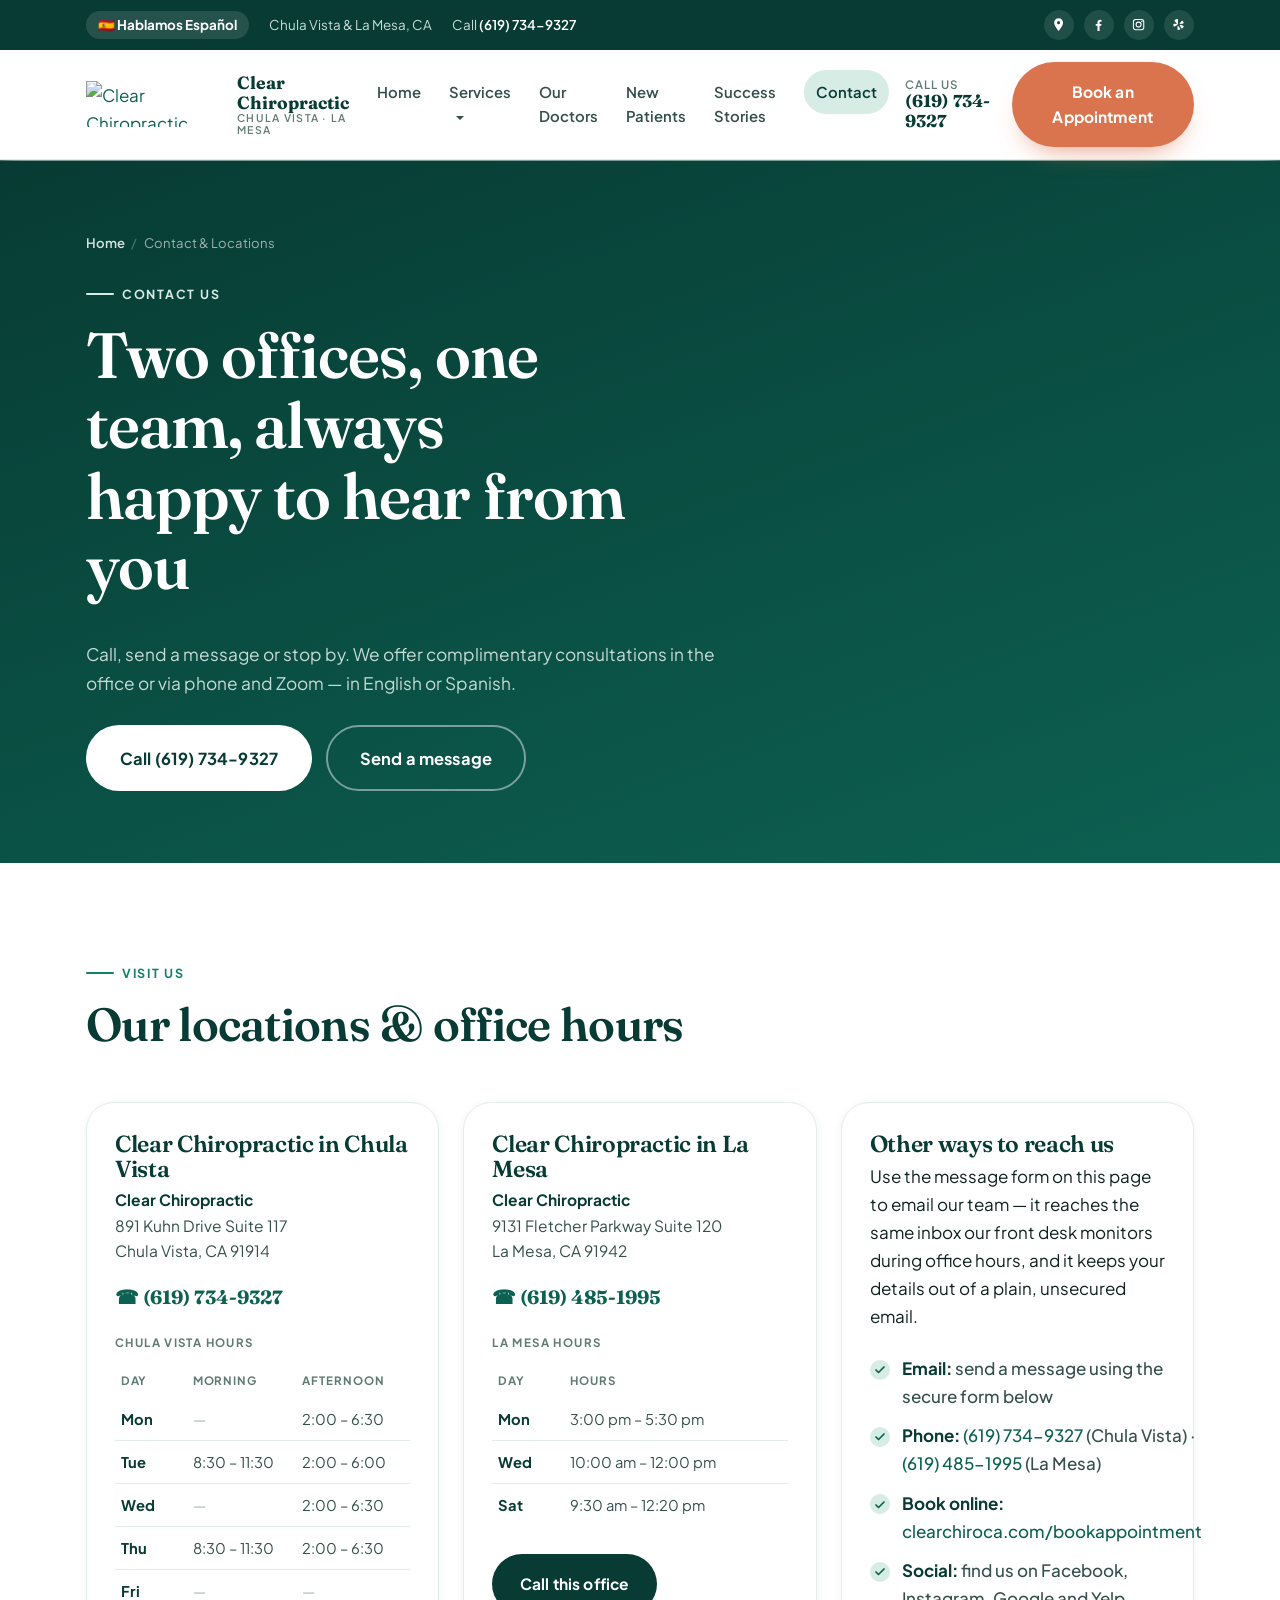
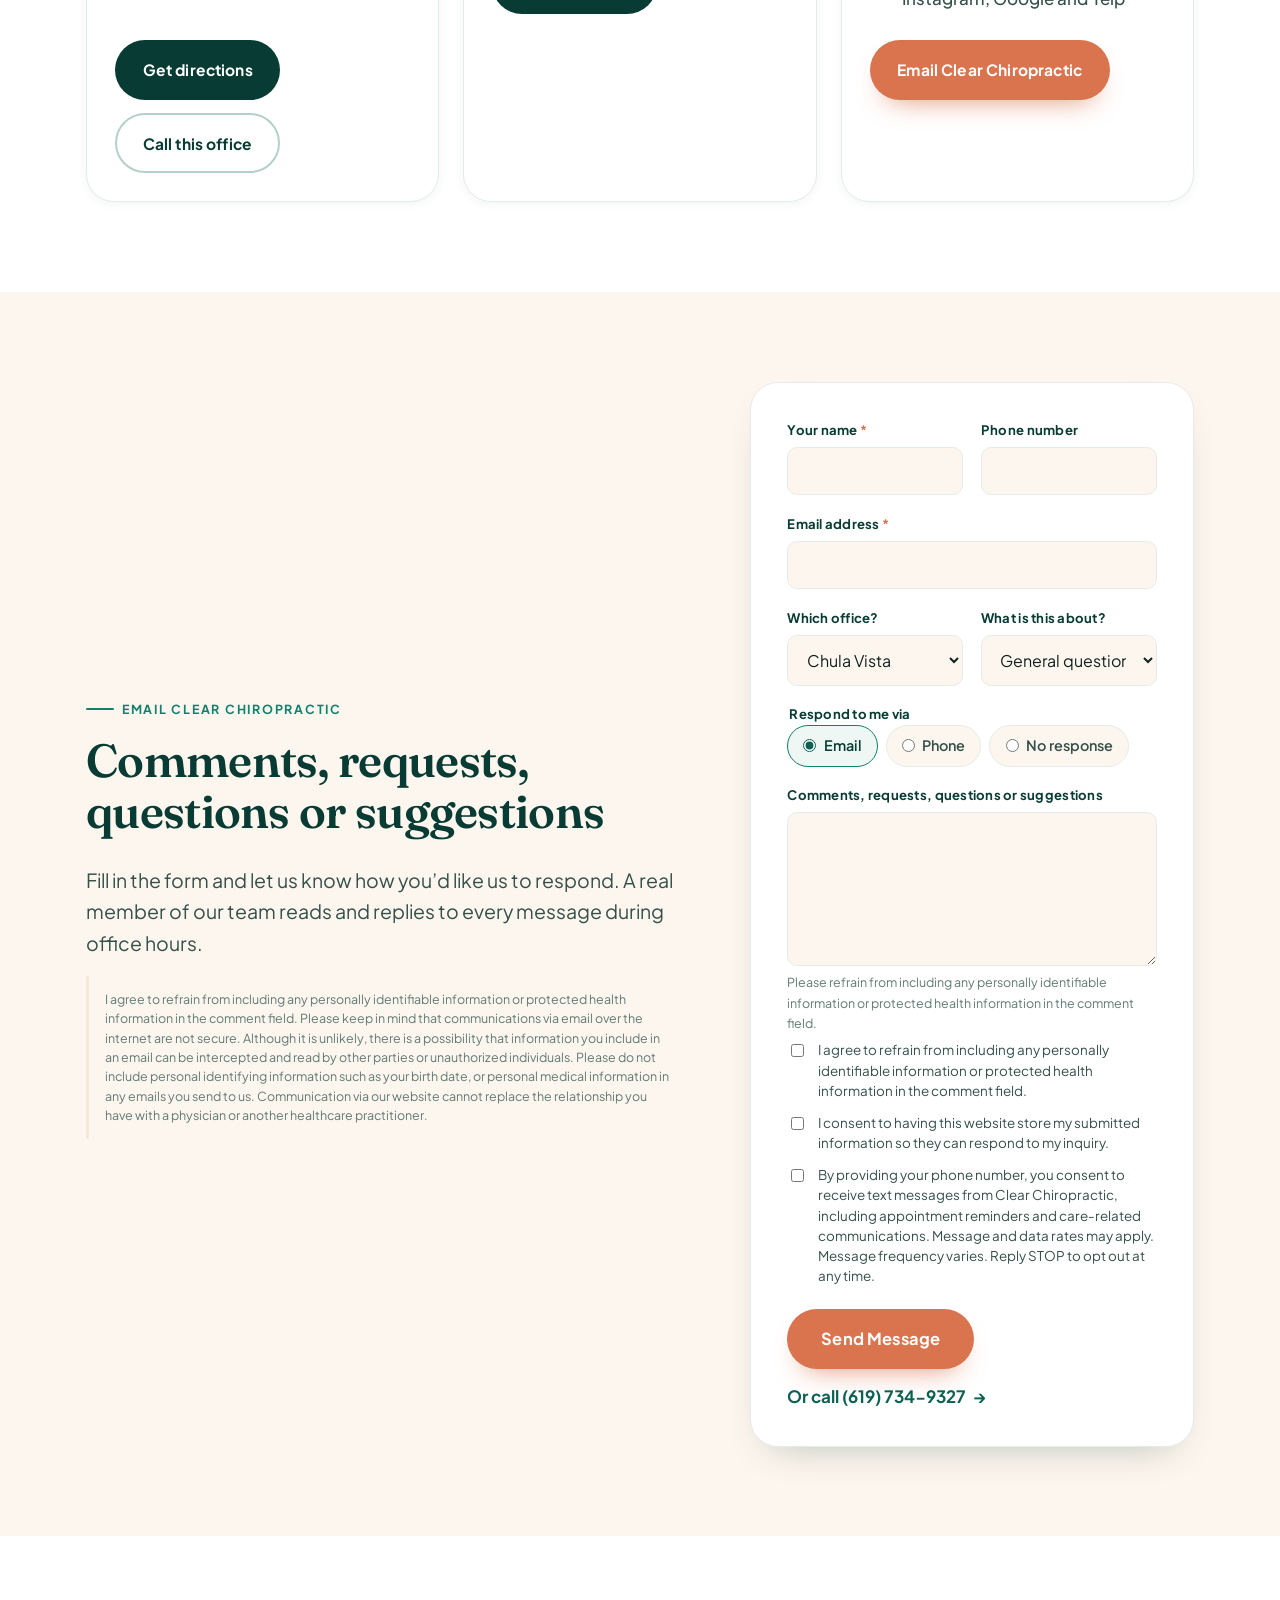
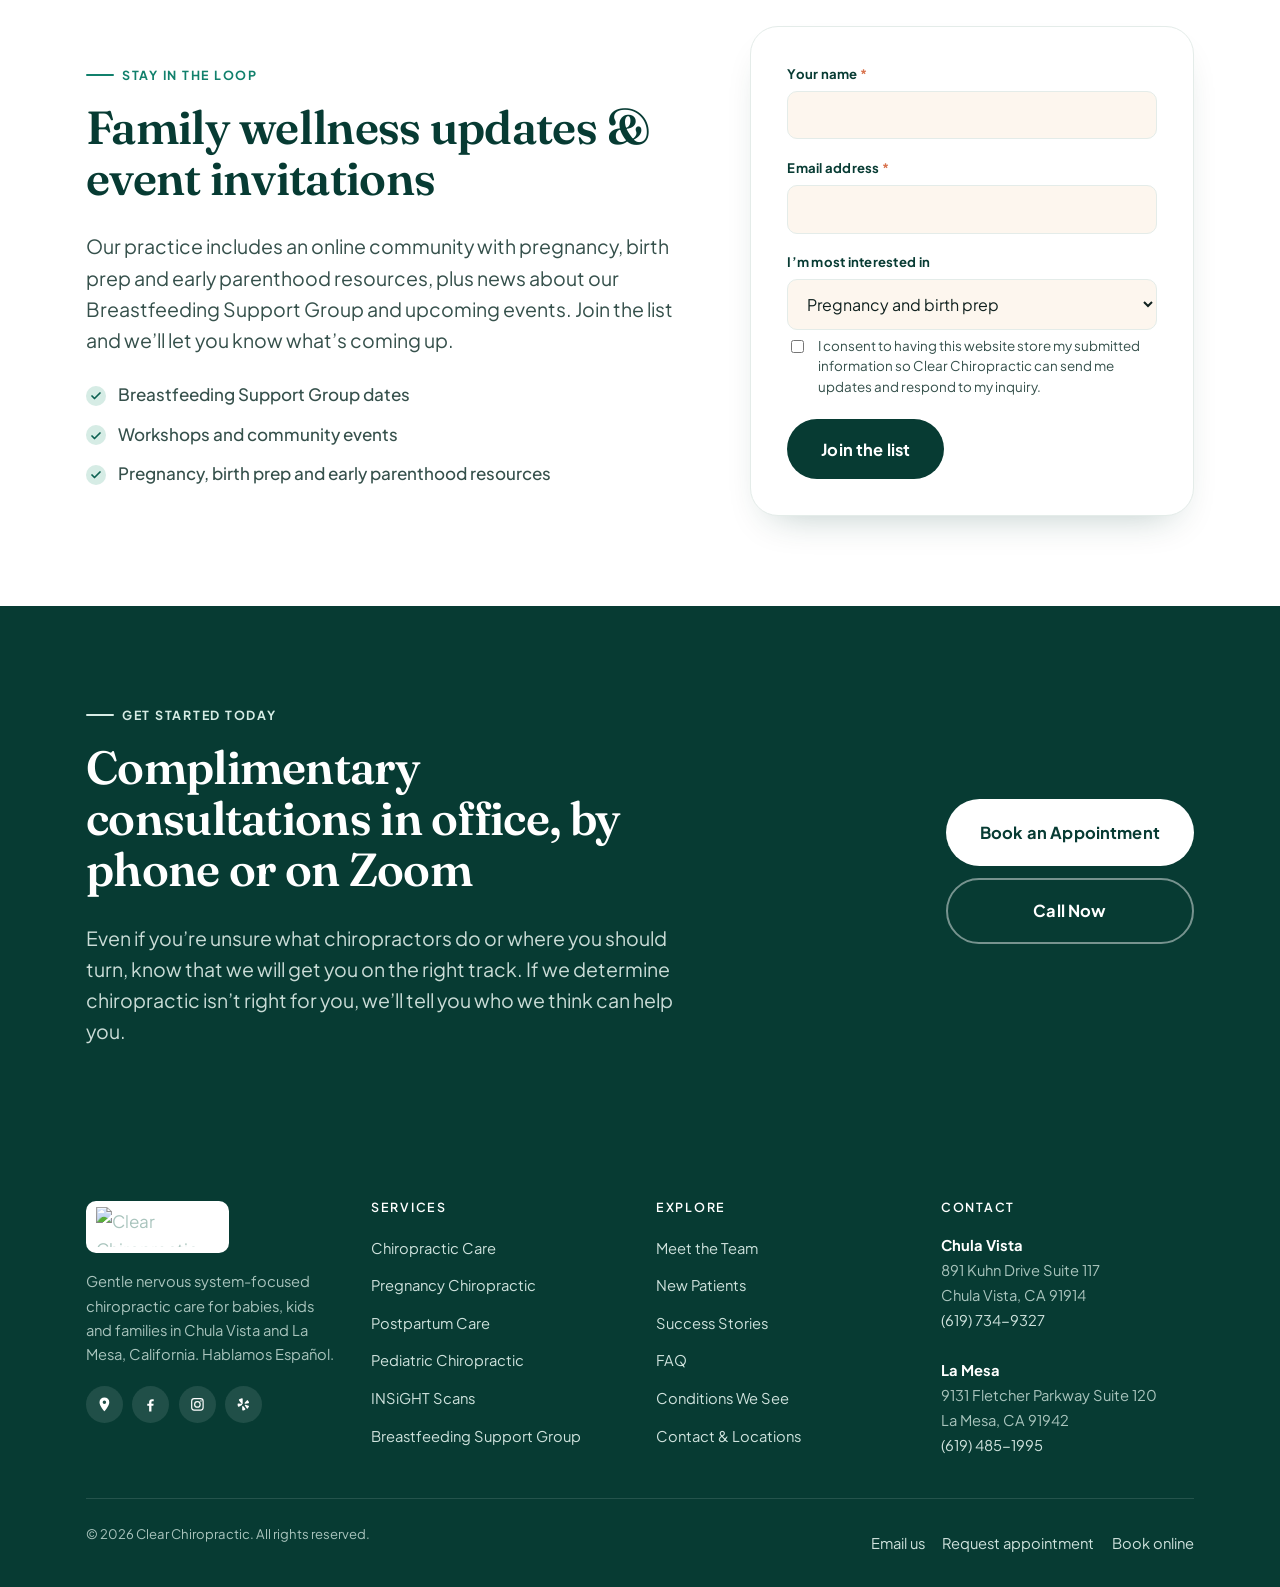
==== contact.html @ c64d43aa "feat: website redesign" ====
<!DOCTYPE html>
<html lang="en">
<head>
<meta charset="utf-8">
<meta name="viewport" content="width=device-width, initial-scale=1">
<title>Contact &amp; Locations | Clear Chiropractic Chula Vista &amp; La Mesa</title>
<meta name="description" content="Contact Clear Chiropractic: 891 Kuhn Drive Suite 117, Chula Vista, CA 91914, (619) 734-9327 and 9131 Fletcher Parkway Suite 120, La Mesa, CA 91942, (619) 485-1995. Office hours and message form.">
<meta name="theme-color" content="#073b33">
<link rel="canonical" href="https://www.getclearchiropractic.com/contact/">
<meta property="og:type" content="website">
<meta property="og:site_name" content="Clear Chiropractic">
<meta property="og:title" content="Contact &amp; Locations | Clear Chiropractic">
<meta property="og:description" content="Two offices in South San Diego. Call (619) 734-9327 or send us a message. Hablamos Español.">
<meta property="og:image" content="https://doc.vortala.com/childsites/uploads/3988/files/img-moms-and-babies.png">
<link rel="icon" type="image/svg+xml" href="assets/favicon.svg">
<link rel="apple-touch-icon" href="assets/favicon.svg">
<link rel="preconnect" href="https://fonts.googleapis.com">
<link rel="preconnect" href="https://fonts.gstatic.com" crossorigin>
<link href="https://fonts.googleapis.com/css2?family=Fraunces:opsz,wght@9..144,500;9..144,600;9..144,700&family=Plus+Jakarta+Sans:wght@400;500;600;700&display=swap" rel="stylesheet">
<link rel="stylesheet" href="assets/css/styles.css">
</head>
<body>
<a class="skip-link" href="#main">Skip to content</a>

<div class="topbar">
  <div class="wrap topbar__inner">
    <ul class="topbar__list">
      <li><span class="topbar__flag">🇪🇸 Hablamos Español</span></li>
      <li>Chula Vista &amp; La Mesa, CA</li>
      <li>Call <a href="tel:+16197349327">(619) 734-9327</a></li>
    </ul>
    <div class="topbar__socials" aria-label="Clear Chiropractic on social media">
      <a href="https://maps.google.com/?cid=1422573994017589203" target="_blank" rel="noopener" aria-label="Clear Chiropractic on Google Maps">
        <svg viewBox="0 0 24 24" aria-hidden="true"><path d="M12 2a7 7 0 0 0-7 7c0 5.25 7 13 7 13s7-7.75 7-13a7 7 0 0 0-7-7Zm0 9.5A2.5 2.5 0 1 1 14.5 9 2.5 2.5 0 0 1 12 11.5Z"/></svg>
      </a>
      <a href="https://www.facebook.com/getclearchiro/" target="_blank" rel="noopener" aria-label="Clear Chiropractic on Facebook">
        <svg viewBox="0 0 24 24" aria-hidden="true"><path d="M13.5 22v-8h2.7l.4-3.1h-3.1V8.9c0-.9.3-1.5 1.6-1.5h1.6V4.6c-.3 0-1.3-.1-2.4-.1-2.4 0-4.1 1.5-4.1 4.2v2.2H7.5V14h2.7v8Z"/></svg>
      </a>
      <a href="https://www.instagram.com/getclearchiro" target="_blank" rel="noopener" aria-label="Clear Chiropractic on Instagram">
        <svg viewBox="0 0 24 24" aria-hidden="true"><path d="M12 7.2A4.8 4.8 0 1 0 16.8 12A4.8 4.8 0 0 0 12 7.2Zm0 7.9A3.1 3.1 0 1 1 15.1 12A3.1 3.1 0 0 1 12 15.1Zm6.2-8.1a1.1 1.1 0 1 1-1.1-1.1a1.1 1.1 0 0 1 1.1 1.1ZM16.6 3H7.4A4.4 4.4 0 0 0 3 7.4v9.2A4.4 4.4 0 0 0 7.4 21h9.2a4.4 4.4 0 0 0 4.4-4.4V7.4A4.4 4.4 0 0 0 16.6 3Zm2.7 13.6a2.7 2.7 0 0 1-2.7 2.7H7.4a2.7 2.7 0 0 1-2.7-2.7V7.4a2.7 2.7 0 0 1 2.7-2.7h9.2a2.7 2.7 0 0 1 2.7 2.7Z"/></svg>
      </a>
      <a href="https://www.yelp.com/biz/clear-chiropractic-chula-vista" target="_blank" rel="noopener" aria-label="Clear Chiropractic reviews on Yelp">
        <svg viewBox="0 0 24 24" aria-hidden="true"><path d="M11 3.3v7.4c0 .8-1 1.2-1.5.5L5.8 6.3a1 1 0 0 1 .3-1.5A10 10 0 0 1 9.8 3.3c.6-.2 1.2.2 1.2.7Zm-1 9.4c.6-.4.3-1.4-.4-1.5l-4.8-.6a1 1 0 0 0-1.1.9 9.2 9.2 0 0 0 .5 3.3c.2.6.9.8 1.4.4Zm1.5 1.6c-.6-.3-1.3.2-1.3.9l.1 4.6a1 1 0 0 0 1.2.9 9.4 9.4 0 0 0 3-1.2c.5-.4.5-1.1 0-1.5Zm3.4-1.9c-.7-.1-1.2.7-.8 1.3l2.5 3.9a1 1 0 0 0 1.5.2 9.5 9.5 0 0 0 1.8-2.7c.3-.6-.1-1.2-.7-1.3Zm5.1-3.5a9.3 9.3 0 0 0-1.6-2.6 1 1 0 0 0-1.5 0l-3 3.5c-.5.6 0 1.5.7 1.4l4.7-.9c.6-.1.9-.8.7-1.4Z"/></svg>
      </a>
    </div>
  </div>
</div>

<header class="site-header">
  <div class="wrap nav">
    <a class="brand" href="index.html" aria-label="Clear Chiropractic home">
      <img src="https://doc.vortala.com/childsites/uploads/3988/files/Clear-Logo.png" alt="Clear Chiropractic logo" width="140" height="46">
      <span class="brand__text">
        <span class="brand__name">Clear Chiropractic</span>
        <span class="brand__tag">Chula Vista &middot; La Mesa</span>
      </span>
    </a>
    <nav aria-label="Main">
      <ul class="nav__menu">
        <li><a href="index.html">Home</a></li>
        <li class="has-sub">
          <a href="services.html">Services</a>
          <ul class="nav__sub">
            <li><a href="services.html#chiropractic-care">Chiropractic Care</a></li>
            <li><a href="services.html#pregnancy">Pregnancy Chiropractic</a></li>
            <li><a href="services.html#postpartum">Postpartum Care</a></li>
            <li><a href="services.html#pediatric">Pediatric Chiropractic</a></li>
            <li><a href="services.html#insight-scans">INSiGHT Scans</a></li>
            <li><a href="services.html#breastfeeding">Breastfeeding Support Group</a></li>
            <li><a href="services.html#conditions">Conditions We See</a></li>
          </ul>
        </li>
        <li><a href="team.html">Our Doctors</a></li>
        <li><a href="new-patients.html">New Patients</a></li>
        <li><a href="index.html#testimonials">Success Stories</a></li>
        <li><a href="contact.html" aria-current="page">Contact</a></li>
      </ul>
    </nav>
    <div class="nav__actions">
      <a class="nav__phone" href="tel:+16197349327">Call us<strong>(619) 734-9327</strong></a>
      <a class="btn btn--primary nav__cta" href="https://clearchiroca.com/bookappointment" target="_blank" rel="noopener">Book an Appointment</a>
      <button class="nav__toggle" type="button" aria-expanded="false" aria-controls="mobile-nav">
        <span class="nav__toggle-bars" aria-hidden="true"><span></span><span></span><span></span></span>
        Menu
      </button>
    </div>
  </div>
</header>

<div class="mobile-nav" id="mobile-nav" role="dialog" aria-modal="true" aria-label="Site menu">
  <div class="mobile-nav__panel">
    <div class="mobile-nav__top">
      <span class="brand__name">Menu</span>
      <button class="mobile-nav__close" type="button" aria-label="Close menu">&times;</button>
    </div>
    <ul class="mobile-nav__list">
      <li><a href="index.html">Home</a></li>
      <li><a href="services.html">Services &amp; Conditions</a></li>
      <li><a href="team.html">Our Doctors</a></li>
      <li><a href="new-patients.html">New Patients</a></li>
      <li><a href="index.html#testimonials">Success Stories</a></li>
      <li><a href="index.html#faq">FAQ</a></li>
      <li><a href="contact.html">Contact &amp; Locations</a></li>
      <li class="is-sub"><a href="contact.html#chula-vista">Chula Vista office</a></li>
      <li class="is-sub"><a href="contact.html#la-mesa">La Mesa office</a></li>
      <li class="is-sub"><a href="contact.html#contact-form">Send a message</a></li>
    </ul>
    <div class="mobile-nav__actions">
      <a class="btn btn--primary btn--block" href="https://clearchiroca.com/bookappointment" target="_blank" rel="noopener">Book an Appointment</a>
      <a class="btn btn--ghost btn--block" href="tel:+16197349327">Call (619) 734-9327</a>
    </div>
  </div>
</div>

<div class="submitted-banner" id="submitted-banner">
  <div class="wrap submitted-banner__inner">
    <p>&#10003; Thanks, your message was sent &mdash; we&rsquo;ll be in touch shortly.</p>
    <button type="button" aria-label="Dismiss confirmation">&times;</button>
  </div>
</div>

<main id="main">

  <section class="page-hero">
    <div class="wrap">
      <ol class="breadcrumb">
        <li><a href="index.html">Home</a></li>
        <li>Contact &amp; Locations</li>
      </ol>
      <span class="eyebrow">Contact us</span>
      <h1>Two offices, one team, always happy to hear from you</h1>
      <p>Call, send a message or stop by. We offer complimentary consultations in the office or via phone and Zoom &mdash; in English or Spanish.</p>
      <div class="btn-row">
        <a class="btn btn--light btn--lg" href="tel:+16197349327">Call (619) 734-9327</a>
        <a class="btn btn--outline-light btn--lg" href="#contact-form">Send a message</a>
      </div>
    </div>
  </section>

  <!-- Locations -->
  <section class="section">
    <div class="wrap">
      <div class="section-head">
        <span class="eyebrow">Visit us</span>
        <h2>Our locations &amp; office hours</h2>
      </div>

      <div class="locations">
        <article class="location reveal" id="chula-vista">
          <h3>Clear Chiropractic in Chula Vista</h3>
          <address class="location__addr">
            <strong>Clear Chiropractic</strong><br>
            891 Kuhn Drive Suite 117<br>
            Chula Vista, CA 91914
          </address>
          <a class="location__phone" href="tel:+16197349327">&#9742; (619) 734-9327</a>
          <table class="hours">
            <caption>Chula Vista hours</caption>
            <thead>
              <tr><th scope="col">Day</th><th scope="col">Morning</th><th scope="col">Afternoon</th></tr>
            </thead>
            <tbody>
              <tr><th scope="row">Mon</th><td class="is-closed">&mdash;</td><td>2:00 &ndash; 6:30</td></tr>
              <tr><th scope="row">Tue</th><td>8:30 &ndash; 11:30</td><td>2:00 &ndash; 6:00</td></tr>
              <tr><th scope="row">Wed</th><td class="is-closed">&mdash;</td><td>2:00 &ndash; 6:30</td></tr>
              <tr><th scope="row">Thu</th><td>8:30 &ndash; 11:30</td><td>2:00 &ndash; 6:30</td></tr>
              <tr><th scope="row">Fri</th><td class="is-closed">&mdash;</td><td class="is-closed">&mdash;</td></tr>
            </tbody>
          </table>
          <div class="btn-row">
            <a class="btn btn--dark" href="https://maps.google.com/?cid=1422573994017589203" target="_blank" rel="noopener">Get directions</a>
            <a class="btn btn--ghost" href="tel:+16197349327">Call this office</a>
          </div>
        </article>

        <article class="location reveal" id="la-mesa">
          <h3>Clear Chiropractic in La Mesa</h3>
          <address class="location__addr">
            <strong>Clear Chiropractic</strong><br>
            9131 Fletcher Parkway Suite 120<br>
            La Mesa, CA 91942
          </address>
          <a class="location__phone" href="tel:+16194851995">&#9742; (619) 485-1995</a>
          <table class="hours">
            <caption>La Mesa hours</caption>
            <thead>
              <tr><th scope="col">Day</th><th scope="col">Hours</th></tr>
            </thead>
            <tbody>
              <tr><th scope="row">Mon</th><td>3:00 pm &ndash; 5:30 pm</td></tr>
              <tr><th scope="row">Wed</th><td>10:00 am &ndash; 12:00 pm</td></tr>
              <tr><th scope="row">Sat</th><td>9:30 am &ndash; 12:20 pm</td></tr>
            </tbody>
          </table>
          <div class="btn-row">
            <a class="btn btn--dark" href="tel:+16194851995">Call this office</a>
          </div>
        </article>

        <article class="location reveal">
          <h3>Other ways to reach us</h3>
          <p>Use the message form on this page to email our team &mdash; it reaches the same inbox our front desk monitors during office hours, and it keeps your details out of a plain, unsecured email.</p>
          <ul class="checklist">
            <li><strong>Email:</strong> send a message using the secure form below</li>
            <li><strong>Phone:</strong> <a href="tel:+16197349327">(619) 734-9327</a> (Chula Vista) &middot; <a href="tel:+16194851995">(619) 485-1995</a> (La Mesa)</li>
            <li><strong>Book online:</strong> <a href="https://clearchiroca.com/bookappointment" target="_blank" rel="noopener">clearchiroca.com/bookappointment</a></li>
            <li><strong>Social:</strong> find us on Facebook, Instagram, Google and Yelp</li>
          </ul>
          <div class="btn-row">
            <a class="btn btn--primary" href="#contact-form">Email Clear Chiropractic</a>
          </div>
        </article>
      </div>
    </div>
  </section>

  <!-- Contact form -->
  <section class="section section--tint" id="contact-form">
    <div class="wrap split split--wide-copy">
      <div>
        <span class="eyebrow">Email Clear Chiropractic</span>
        <h2>Comments, requests, questions or suggestions</h2>
        <p class="lead">Fill in the form and let us know how you&rsquo;d like us to respond. A real member of our team reads and replies to every message during office hours.</p>
        <p class="form-note">I agree to refrain from including any personally identifiable information or protected health information in the comment field. Please keep in mind that communications via email over the internet are not secure. Although it is unlikely, there is a possibility that information you include in an email can be intercepted and read by other parties or unauthorized individuals. Please do not include personal identifying information such as your birth date, or personal medical information in any emails you send to us. Communication via our website cannot replace the relationship you have with a physician or another healthcare practitioner.</p>
      </div>

      <div class="form-shell">
        <form method="POST"
              action="https://vision.leadrai.com/api/forms/229c0adfd37c1e856d082f9cf10f9771"
              data-leadr-form
              novalidate>
          <div class="form-status" aria-live="polite"></div>

          <input type="hidden" name="_form" value="Contact">
          <input type="hidden" name="_page" value="">
          <input type="text" name="_gotcha" tabindex="-1" autocomplete="off" style="display:none">

          <div class="form-grid form-grid--2">
            <div class="field">
              <label for="c-name">Your name <span class="req" aria-hidden="true">*</span></label>
              <input id="c-name" name="name" type="text" autocomplete="name" required>
            </div>
            <div class="field">
              <label for="c-phone">Phone number</label>
              <input id="c-phone" name="phone" type="tel" autocomplete="tel" inputmode="tel">
            </div>
            <div class="field field--full">
              <label for="c-email">Email address <span class="req" aria-hidden="true">*</span></label>
              <input id="c-email" name="email" type="email" autocomplete="email" required>
            </div>
            <div class="field">
              <label for="c-location">Which office?</label>
              <select id="c-location" name="Preferred location">
                <option value="Chula Vista">Chula Vista</option>
                <option value="La Mesa">La Mesa</option>
                <option value="Either location">Either location</option>
              </select>
            </div>
            <div class="field">
              <label for="c-topic">What is this about?</label>
              <select id="c-topic" name="Reason for contact">
                <option value="General question">General question</option>
                <option value="Complimentary consultation">Complimentary consultation</option>
                <option value="Appointment or scheduling">Appointment or scheduling</option>
                <option value="Fees and care plans">Fees and care plans</option>
                <option value="Breastfeeding Support Group">Breastfeeding Support Group</option>
                <option value="Something else">Something else</option>
              </select>
            </div>
            <div class="field field--full">
              <fieldset>
                <legend class="fieldset__legend">Respond to me via</legend>
                <div class="radio-row">
                  <label><input type="radio" name="Respond to me via" value="Email" checked> Email</label>
                  <label><input type="radio" name="Respond to me via" value="Phone"> Phone</label>
                  <label><input type="radio" name="Respond to me via" value="No response needed"> No response</label>
                </div>
              </fieldset>
            </div>
            <div class="field field--full">
              <label for="c-message">Comments, requests, questions or suggestions</label>
              <textarea id="c-message" name="Message" rows="6"></textarea>
              <span class="field__hint">Please refrain from including any personally identifiable information or protected health information in the comment field.</span>
            </div>
          </div>

          <div class="consent">
            <label>
              <input type="checkbox" name="Agrees to omit health information" value="Yes" required>
              <span>I agree to refrain from including any personally identifiable information or protected health information in the comment field.</span>
            </label>
            <label>
              <input type="checkbox" name="Consents to store information" value="Yes" required>
              <span>I consent to having this website store my submitted information so they can respond to my inquiry.</span>
            </label>
            <label>
              <input type="checkbox" name="Consents to text messages" value="Yes">
              <span>By providing your phone number, you consent to receive text messages from Clear Chiropractic, including appointment reminders and care-related communications. Message and data rates may apply. Message frequency varies. Reply STOP to opt out at any time.</span>
            </label>
          </div>

          <div class="form-actions">
            <button class="btn btn--primary btn--lg" type="submit">Send Message</button>
            <a class="textlink" href="tel:+16197349327">Or call (619) 734-9327 <span aria-hidden="true">&rarr;</span></a>
          </div>
        </form>
      </div>
    </div>
  </section>

  <!-- Newsletter / updates -->
  <section class="section" id="updates">
    <div class="wrap split split--wide-copy">
      <div>
        <span class="eyebrow">Stay in the loop</span>
        <h2>Family wellness updates &amp; event invitations</h2>
        <p class="lead">Our practice includes an online community with pregnancy, birth prep and early parenthood resources, plus news about our Breastfeeding Support Group and upcoming events. Join the list and we&rsquo;ll let you know what&rsquo;s coming up.</p>
        <ul class="checklist">
          <li>Breastfeeding Support Group dates</li>
          <li>Workshops and community events</li>
          <li>Pregnancy, birth prep and early parenthood resources</li>
        </ul>
      </div>

      <div class="form-shell">
        <form method="POST"
              action="https://vision.leadrai.com/api/forms/229c0adfd37c1e856d082f9cf10f9771"
              data-leadr-form
              novalidate>
          <div class="form-status" aria-live="polite"></div>

          <input type="hidden" name="_form" value="Newsletter">
          <input type="hidden" name="_page" value="">
          <input type="text" name="_gotcha" tabindex="-1" autocomplete="off" style="display:none">

          <div class="form-grid">
            <div class="field">
              <label for="n-name">Your name <span class="req" aria-hidden="true">*</span></label>
              <input id="n-name" name="name" type="text" autocomplete="name" required>
            </div>
            <div class="field">
              <label for="n-email">Email address <span class="req" aria-hidden="true">*</span></label>
              <input id="n-email" name="email" type="email" autocomplete="email" required>
            </div>
            <div class="field">
              <label for="n-interest">I&rsquo;m most interested in</label>
              <select id="n-interest" name="Area of interest">
                <option value="Pregnancy and birth prep">Pregnancy and birth prep</option>
                <option value="Postpartum recovery">Postpartum recovery</option>
                <option value="Breastfeeding support">Breastfeeding support</option>
                <option value="Pediatric and family care">Pediatric and family care</option>
                <option value="Events and workshops">Events and workshops</option>
              </select>
            </div>
          </div>

          <div class="consent">
            <label>
              <input type="checkbox" name="Consents to store information" value="Yes" required>
              <span>I consent to having this website store my submitted information so Clear Chiropractic can send me updates and respond to my inquiry.</span>
            </label>
          </div>

          <div class="form-actions">
            <button class="btn btn--dark btn--lg" type="submit">Join the list</button>
          </div>
        </form>
      </div>
    </div>
  </section>

  <section class="section section--ink" aria-label="Book an appointment">
    <div class="wrap split split--wide-copy">
      <div>
        <span class="eyebrow">Get started today</span>
        <h2>Complimentary consultations in office, by phone or on Zoom</h2>
        <p class="lead">Even if you&rsquo;re unsure what chiropractors do or where you should turn, know that we will get you on the right track. If we determine chiropractic isn&rsquo;t right for you, we&rsquo;ll tell you who we think can help you.</p>
      </div>
      <div class="cta-band__actions" style="align-self:center;">
        <a class="btn btn--light btn--lg btn--block" href="https://clearchiroca.com/bookappointment" target="_blank" rel="noopener">Book an Appointment</a>
        <a class="btn btn--outline-light btn--lg btn--block" href="tel:+16197349327">Call Now</a>
      </div>
    </div>
  </section>

</main>

<footer class="site-footer">
  <div class="wrap">
    <div class="footer-grid">
      <div class="footer-brand">
        <img src="https://doc.vortala.com/childsites/uploads/3988/files/Clear-Logo.png" alt="Clear Chiropractic logo" width="160" height="52" loading="lazy">
        <p>Gentle nervous system-focused chiropractic care for babies, kids and families in Chula Vista and La Mesa, California. Hablamos Español.</p>
        <div class="footer-socials">
          <a href="https://maps.google.com/?cid=1422573994017589203" target="_blank" rel="noopener" aria-label="Clear Chiropractic on Google Maps">
            <svg viewBox="0 0 24 24" aria-hidden="true"><path d="M12 2a7 7 0 0 0-7 7c0 5.25 7 13 7 13s7-7.75 7-13a7 7 0 0 0-7-7Zm0 9.5A2.5 2.5 0 1 1 14.5 9 2.5 2.5 0 0 1 12 11.5Z"/></svg>
          </a>
          <a href="https://www.facebook.com/getclearchiro/" target="_blank" rel="noopener" aria-label="Clear Chiropractic on Facebook">
            <svg viewBox="0 0 24 24" aria-hidden="true"><path d="M13.5 22v-8h2.7l.4-3.1h-3.1V8.9c0-.9.3-1.5 1.6-1.5h1.6V4.6c-.3 0-1.3-.1-2.4-.1-2.4 0-4.1 1.5-4.1 4.2v2.2H7.5V14h2.7v8Z"/></svg>
          </a>
          <a href="https://www.instagram.com/getclearchiro" target="_blank" rel="noopener" aria-label="Clear Chiropractic on Instagram">
            <svg viewBox="0 0 24 24" aria-hidden="true"><path d="M12 7.2A4.8 4.8 0 1 0 16.8 12A4.8 4.8 0 0 0 12 7.2Zm0 7.9A3.1 3.1 0 1 1 15.1 12A3.1 3.1 0 0 1 12 15.1Zm6.2-8.1a1.1 1.1 0 1 1-1.1-1.1a1.1 1.1 0 0 1 1.1 1.1ZM16.6 3H7.4A4.4 4.4 0 0 0 3 7.4v9.2A4.4 4.4 0 0 0 7.4 21h9.2a4.4 4.4 0 0 0 4.4-4.4V7.4A4.4 4.4 0 0 0 16.6 3Zm2.7 13.6a2.7 2.7 0 0 1-2.7 2.7H7.4a2.7 2.7 0 0 1-2.7-2.7V7.4a2.7 2.7 0 0 1 2.7-2.7h9.2a2.7 2.7 0 0 1 2.7 2.7Z"/></svg>
          </a>
          <a href="https://www.yelp.com/biz/clear-chiropractic-chula-vista" target="_blank" rel="noopener" aria-label="Clear Chiropractic reviews on Yelp">
            <svg viewBox="0 0 24 24" aria-hidden="true"><path d="M11 3.3v7.4c0 .8-1 1.2-1.5.5L5.8 6.3a1 1 0 0 1 .3-1.5A10 10 0 0 1 9.8 3.3c.6-.2 1.2.2 1.2.7Zm-1 9.4c.6-.4.3-1.4-.4-1.5l-4.8-.6a1 1 0 0 0-1.1.9 9.2 9.2 0 0 0 .5 3.3c.2.6.9.8 1.4.4Zm1.5 1.6c-.6-.3-1.3.2-1.3.9l.1 4.6a1 1 0 0 0 1.2.9 9.4 9.4 0 0 0 3-1.2c.5-.4.5-1.1 0-1.5Zm3.4-1.9c-.7-.1-1.2.7-.8 1.3l2.5 3.9a1 1 0 0 0 1.5.2 9.5 9.5 0 0 0 1.8-2.7c.3-.6-.1-1.2-.7-1.3Zm5.1-3.5a9.3 9.3 0 0 0-1.6-2.6 1 1 0 0 0-1.5 0l-3 3.5c-.5.6 0 1.5.7 1.4l4.7-.9c.6-.1.9-.8.7-1.4Z"/></svg>
          </a>
        </div>
      </div>
      <div>
        <h4>Services</h4>
        <ul class="footer-list">
          <li><a href="services.html#chiropractic-care">Chiropractic Care</a></li>
          <li><a href="services.html#pregnancy">Pregnancy Chiropractic</a></li>
          <li><a href="services.html#postpartum">Postpartum Care</a></li>
          <li><a href="services.html#pediatric">Pediatric Chiropractic</a></li>
          <li><a href="services.html#insight-scans">INSiGHT Scans</a></li>
          <li><a href="services.html#breastfeeding">Breastfeeding Support Group</a></li>
        </ul>
      </div>
      <div>
        <h4>Explore</h4>
        <ul class="footer-list">
          <li><a href="team.html">Meet the Team</a></li>
          <li><a href="new-patients.html">New Patients</a></li>
          <li><a href="index.html#testimonials">Success Stories</a></li>
          <li><a href="index.html#faq">FAQ</a></li>
          <li><a href="services.html#conditions">Conditions We See</a></li>
          <li><a href="contact.html">Contact &amp; Locations</a></li>
        </ul>
      </div>
      <div>
        <h4>Contact</h4>
        <address class="footer-contact">
          <strong>Chula Vista</strong><br>
          891 Kuhn Drive Suite 117<br>
          Chula Vista, CA 91914<br>
          <a href="tel:+16197349327">(619) 734-9327</a>
          <br><br>
          <strong>La Mesa</strong><br>
          9131 Fletcher Parkway Suite 120<br>
          La Mesa, CA 91942<br>
          <a href="tel:+16194851995">(619) 485-1995</a>
        </address>
      </div>
    </div>
    <div class="footer-bottom">
      <p>&copy; <span data-year>2026</span> Clear Chiropractic. All rights reserved.</p>
      <ul>
        <li><a href="contact.html#contact-form">Email us</a></li>
        <li><a href="new-patients.html#appointment-form">Request appointment</a></li>
        <li><a href="https://clearchiroca.com/bookappointment" target="_blank" rel="noopener">Book online</a></li>
      </ul>
    </div>
  </div>
</footer>

<div class="callbar">
  <a class="btn btn--dark" href="tel:+16197349327">Call Now</a>
  <a class="btn btn--primary" href="https://clearchiroca.com/bookappointment" target="_blank" rel="noopener">Book Now</a>
</div>

<script src="assets/js/main.js" defer></script>
</body>
</html>
---- assets/css/styles.css ----
/* ==========================================================================
   Clear Chiropractic — 2026 redesign
   Vanilla CSS. Mobile-first, responsive, accessible.
   ========================================================================== */

/* ---------- Design tokens ---------- */
:root {
  /* Palette */
  --ink: #10211f;
  --ink-soft: #35504b;
  --ink-mute: #607a74;
  --teal-900: #073b33;
  --teal-700: #0d6152;
  --teal-600: #11806c;
  --teal-100: #d6ece5;
  --teal-050: #eef7f3;
  --sand-100: #fdf6ee;
  --sand-200: #f6e9d9;
  --clay: #d9744f;
  --clay-dark: #bb5a38;
  --white: #ffffff;
  --line: #e4ece9;

  /* Type */
  --font-display: "Fraunces", "Iowan Old Style", Georgia, "Times New Roman", serif;
  --font-body: "Plus Jakarta Sans", -apple-system, BlinkMacSystemFont, "Segoe UI",
    Roboto, Helvetica, Arial, sans-serif;

  /* Space + shape */
  --wrap: 1180px;
  --radius-sm: 10px;
  --radius: 18px;
  --radius-lg: 28px;
  --radius-xl: 40px;
  --shadow-sm: 0 2px 10px rgba(7, 59, 51, 0.06);
  --shadow: 0 18px 40px -22px rgba(7, 59, 51, 0.32);
  --shadow-lg: 0 40px 80px -42px rgba(7, 59, 51, 0.45);
  --section-y: clamp(3.5rem, 7vw, 7rem);
  --ease: cubic-bezier(0.22, 0.65, 0.3, 1);
}

/* ---------- Reset ---------- */
*,
*::before,
*::after { box-sizing: border-box; }

html {
  -webkit-text-size-adjust: 100%;
  scroll-behavior: smooth;
  scroll-padding-top: 6.5rem;
}

body {
  margin: 0;
  background: var(--white);
  color: var(--ink);
  font-family: var(--font-body);
  font-size: 1.0625rem;
  line-height: 1.65;
  -webkit-font-smoothing: antialiased;
  overflow-x: hidden;
}

img { max-width: 100%; display: block; height: auto; }
svg { display: block; }

h1, h2, h3, h4 {
  font-family: var(--font-display);
  font-weight: 600;
  line-height: 1.1;
  letter-spacing: -0.015em;
  margin: 0 0 0.6em;
  color: var(--teal-900);
}

h1 { font-size: clamp(2.3rem, 6vw, 4rem); }
h2 { font-size: clamp(1.9rem, 4vw, 2.9rem); }
h3 { font-size: clamp(1.2rem, 2vw, 1.45rem); }
h4 { font-size: 1.05rem; }

p { margin: 0 0 1.1rem; }
p:last-child { margin-bottom: 0; }

a { color: var(--teal-700); text-decoration: none; }
a:hover { color: var(--teal-600); }

ul, ol { margin: 0 0 1.1rem; padding-left: 1.2rem; }
li { margin-bottom: 0.4rem; }

strong { font-weight: 700; color: var(--teal-900); }

:focus-visible {
  outline: 3px solid var(--clay);
  outline-offset: 3px;
  border-radius: 4px;
}

@media (prefers-reduced-motion: reduce) {
  html { scroll-behavior: auto; }
  *, *::before, *::after {
    animation-duration: 0.001ms !important;
    transition-duration: 0.001ms !important;
  }
}

/* ---------- Layout helpers ---------- */
.wrap {
  width: 100%;
  max-width: var(--wrap);
  margin-inline: auto;
  padding-inline: clamp(1.1rem, 4vw, 2.25rem);
}

.section { padding-block: var(--section-y); }
.section--tint { background: var(--sand-100); }
.section--mint { background: var(--teal-050); }
.section--ink { background: var(--teal-900); color: #dbe9e5; }
.section--ink h2,
.section--ink h3 { color: var(--white); }

.skip-link {
  position: absolute;
  left: 1rem;
  top: -4rem;
  z-index: 200;
  background: var(--teal-900);
  color: var(--white);
  padding: 0.75rem 1.25rem;
  border-radius: 0 0 var(--radius-sm) var(--radius-sm);
  font-weight: 600;
  transition: top 0.2s var(--ease);
}
.skip-link:focus { top: 0; color: var(--white); }

.eyebrow {
  display: inline-flex;
  align-items: center;
  gap: 0.5rem;
  font-size: 0.78rem;
  font-weight: 700;
  letter-spacing: 0.14em;
  text-transform: uppercase;
  color: var(--teal-600);
  margin-bottom: 1rem;
}
.eyebrow::before {
  content: "";
  width: 1.75rem;
  height: 2px;
  background: currentColor;
  border-radius: 2px;
}
.section--ink .eyebrow { color: var(--teal-100); }

.section-head { max-width: 46rem; margin-bottom: clamp(2rem, 4vw, 3.25rem); }
.section-head--center { margin-inline: auto; text-align: center; }
.section-head--center .eyebrow { justify-content: center; }
.lead {
  font-size: clamp(1.05rem, 1.6vw, 1.22rem);
  color: var(--ink-soft);
  line-height: 1.6;
}
.section--ink .lead { color: #cadcd7; }

/* ---------- Buttons ---------- */
.btn {
  display: inline-flex;
  align-items: center;
  justify-content: center;
  gap: 0.55rem;
  padding: 0.95rem 1.6rem;
  border: 2px solid transparent;
  border-radius: 999px;
  font-family: var(--font-body);
  font-size: 0.97rem;
  font-weight: 700;
  letter-spacing: 0.01em;
  cursor: pointer;
  text-align: center;
  transition: transform 0.2s var(--ease), background-color 0.2s var(--ease),
    color 0.2s var(--ease), box-shadow 0.2s var(--ease), border-color 0.2s var(--ease);
}
.btn:hover { transform: translateY(-2px); }
.btn:active { transform: translateY(0); }

.btn--primary {
  background: var(--clay);
  color: var(--white);
  box-shadow: 0 14px 28px -16px rgba(217, 116, 79, 0.9);
}
.btn--primary:hover { background: var(--clay-dark); color: var(--white); }

.btn--dark { background: var(--teal-900); color: var(--white); }
.btn--dark:hover { background: var(--teal-700); color: var(--white); }

.btn--ghost {
  background: transparent;
  color: var(--teal-900);
  border-color: rgba(13, 97, 82, 0.3);
}
.btn--ghost:hover { border-color: var(--teal-700); background: var(--teal-050); color: var(--teal-900); }

.btn--light { background: var(--white); color: var(--teal-900); }
.btn--light:hover { background: var(--sand-200); color: var(--teal-900); }

.btn--outline-light {
  background: transparent;
  color: var(--white);
  border-color: rgba(255, 255, 255, 0.45);
}
.btn--outline-light:hover { background: rgba(255, 255, 255, 0.12); color: var(--white); }

.btn--block { width: 100%; }
.btn--lg { padding: 1.1rem 2rem; font-size: 1.03rem; }

.btn-row {
  display: flex;
  flex-wrap: wrap;
  gap: 0.85rem;
  margin-top: 1.75rem;
}

.textlink {
  display: inline-flex;
  align-items: center;
  gap: 0.4rem;
  font-weight: 700;
  color: var(--teal-700);
}
.textlink span[aria-hidden] { transition: transform 0.2s var(--ease); }
.textlink:hover span[aria-hidden] { transform: translateX(4px); }

/* ---------- Top utility bar ---------- */
.topbar {
  background: var(--teal-900);
  color: #c9ded8;
  font-size: 0.84rem;
}
.topbar__inner {
  display: flex;
  flex-wrap: wrap;
  align-items: center;
  justify-content: space-between;
  gap: 0.5rem 1.25rem;
  padding-block: 0.6rem;
}
.topbar__list {
  display: flex;
  flex-wrap: wrap;
  align-items: center;
  gap: 0.5rem 1.25rem;
  margin: 0;
  padding: 0;
  list-style: none;
}
.topbar__list li { margin: 0; }
.topbar a { color: var(--white); font-weight: 600; }
.topbar a:hover { color: var(--teal-100); }
.topbar__flag {
  display: inline-flex;
  align-items: center;
  gap: 0.4rem;
  background: rgba(255, 255, 255, 0.12);
  border-radius: 999px;
  padding: 0.2rem 0.75rem;
  font-weight: 700;
  color: var(--white);
}
.topbar__socials { display: flex; gap: 0.6rem; align-items: center; }
.topbar__socials a {
  width: 1.9rem;
  height: 1.9rem;
  display: grid;
  place-items: center;
  border-radius: 50%;
  background: rgba(255, 255, 255, 0.1);
  transition: background-color 0.2s var(--ease);
}
.topbar__socials a:hover { background: var(--teal-600); }
.topbar__socials svg { width: 0.95rem; height: 0.95rem; fill: currentColor; color: var(--white); }

/* ---------- Header / nav ---------- */
.site-header {
  position: sticky;
  top: 0;
  z-index: 100;
  background: rgba(255, 255, 255, 0.94);
  backdrop-filter: blur(12px);
  border-bottom: 1px solid var(--line);
}
.site-header.is-stuck { box-shadow: var(--shadow-sm); }

.nav {
  display: flex;
  align-items: center;
  justify-content: space-between;
  gap: 1rem;
  padding-block: 0.75rem;
}

.brand { display: inline-flex; align-items: center; gap: 0.7rem; }
.brand img { width: auto; height: 46px; }
.brand__text { display: flex; flex-direction: column; line-height: 1.1; }
.brand__name {
  font-family: var(--font-display);
  font-size: 1.1rem;
  font-weight: 700;
  color: var(--teal-900);
}
.brand__tag {
  font-size: 0.66rem;
  letter-spacing: 0.12em;
  text-transform: uppercase;
  color: var(--ink-mute);
  font-weight: 600;
}

.nav__menu {
  display: none;
  list-style: none;
  margin: 0;
  padding: 0;
  gap: 0.25rem;
}
.nav__menu li { margin: 0; position: relative; }
.nav__menu > li > a {
  display: block;
  padding: 0.6rem 0.75rem;
  border-radius: 999px;
  font-size: 0.93rem;
  font-weight: 600;
  color: var(--ink-soft);
}
.nav__menu > li > a:hover { background: var(--teal-050); color: var(--teal-900); }
.nav__menu > li > a[aria-current="page"] { color: var(--teal-900); background: var(--teal-100); }

.nav__actions { display: flex; align-items: center; gap: 0.6rem; }
.nav__phone {
  display: none;
  flex-direction: column;
  line-height: 1.15;
  font-size: 0.72rem;
  color: var(--ink-mute);
  font-weight: 600;
  text-transform: uppercase;
  letter-spacing: 0.08em;
}
.nav__phone strong {
  font-family: var(--font-display);
  font-size: 1.08rem;
  letter-spacing: 0;
  text-transform: none;
}
.nav__cta { display: none; }

.nav__toggle {
  display: inline-flex;
  align-items: center;
  gap: 0.5rem;
  background: var(--teal-900);
  color: var(--white);
  border: 0;
  border-radius: 999px;
  padding: 0.65rem 1.05rem;
  font-family: var(--font-body);
  font-size: 0.85rem;
  font-weight: 700;
  cursor: pointer;
}
.nav__toggle-bars { display: grid; gap: 3px; }
.nav__toggle-bars span {
  display: block;
  width: 16px;
  height: 2px;
  background: currentColor;
  border-radius: 2px;
}

/* Mobile drawer */
.mobile-nav {
  position: fixed;
  inset: 0;
  z-index: 150;
  display: none;
  background: rgba(7, 59, 51, 0.55);
}
.mobile-nav.is-open { display: block; }
.mobile-nav__panel {
  position: absolute;
  inset: 0 0 0 auto;
  width: min(92vw, 400px);
  background: var(--white);
  padding: 1.25rem clamp(1.1rem, 4vw, 1.75rem) 2rem;
  overflow-y: auto;
  box-shadow: var(--shadow-lg);
  animation: slide-in 0.28s var(--ease);
}
@keyframes slide-in {
  from { transform: translateX(100%); }
  to { transform: translateX(0); }
}
.mobile-nav__top {
  display: flex;
  align-items: center;
  justify-content: space-between;
  margin-bottom: 1rem;
}
.mobile-nav__close {
  background: var(--teal-050);
  border: 0;
  border-radius: 999px;
  width: 2.5rem;
  height: 2.5rem;
  font-size: 1.3rem;
  line-height: 1;
  color: var(--teal-900);
  cursor: pointer;
}
.mobile-nav__list { list-style: none; margin: 0 0 1.5rem; padding: 0; }
.mobile-nav__list li { margin: 0; border-bottom: 1px solid var(--line); }
.mobile-nav__list a {
  display: block;
  padding: 0.95rem 0.25rem;
  font-weight: 600;
  color: var(--teal-900);
  font-size: 1.02rem;
}
.mobile-nav__list .is-sub a {
  padding-left: 1.25rem;
  font-size: 0.92rem;
  font-weight: 500;
  color: var(--ink-soft);
}
.mobile-nav__group {
  padding: 0.9rem 0.25rem 0.35rem;
  font-size: 0.72rem;
  letter-spacing: 0.14em;
  text-transform: uppercase;
  color: var(--ink-mute);
  font-weight: 700;
}
.mobile-nav__actions { display: grid; gap: 0.6rem; }

@media (min-width: 1040px) {
  .nav__menu { display: flex; }
  .nav__phone { display: flex; }
  .nav__cta { display: inline-flex; }
  .nav__toggle { display: none; }
}

/* Desktop dropdown */
@media (min-width: 1040px) {
  .has-sub > a::after {
    content: "";
    display: inline-block;
    margin-left: 0.4rem;
    border: 4px solid transparent;
    border-top-color: currentColor;
    transform: translateY(2px);
  }
  .nav__sub {
    position: absolute;
    top: calc(100% + 0.35rem);
    left: 0;
    min-width: 15rem;
    background: var(--white);
    border: 1px solid var(--line);
    border-radius: var(--radius);
    box-shadow: var(--shadow);
    padding: 0.6rem;
    list-style: none;
    margin: 0;
    opacity: 0;
    visibility: hidden;
    transform: translateY(6px);
    transition: opacity 0.18s var(--ease), transform 0.18s var(--ease), visibility 0.18s;
  }
  .has-sub:hover .nav__sub,
  .has-sub:focus-within .nav__sub {
    opacity: 1;
    visibility: visible;
    transform: translateY(0);
  }
  .nav__sub a {
    display: block;
    padding: 0.55rem 0.75rem;
    border-radius: var(--radius-sm);
    font-size: 0.9rem;
    font-weight: 600;
    color: var(--ink-soft);
  }
  .nav__sub a:hover { background: var(--teal-050); color: var(--teal-900); }
}

/* ---------- Hero ---------- */
.hero {
  position: relative;
  background:
    radial-gradient(120% 90% at 12% 0%, var(--teal-050) 0%, rgba(238, 247, 243, 0) 60%),
    linear-gradient(180deg, var(--sand-100) 0%, var(--white) 100%);
  padding-block: clamp(2.75rem, 6vw, 5.25rem) clamp(3rem, 6vw, 5rem);
  overflow: hidden;
}
.hero__grid {
  display: grid;
  gap: clamp(2rem, 5vw, 3.5rem);
  align-items: center;
}
.hero__badge {
  display: inline-flex;
  align-items: center;
  gap: 0.55rem;
  background: var(--white);
  border: 1px solid var(--teal-100);
  border-radius: 999px;
  padding: 0.45rem 1rem 0.45rem 0.6rem;
  font-size: 0.8rem;
  font-weight: 700;
  color: var(--teal-700);
  box-shadow: var(--shadow-sm);
  margin-bottom: 1.4rem;
}
.hero__badge b {
  background: var(--teal-700);
  color: var(--white);
  border-radius: 999px;
  padding: 0.15rem 0.6rem;
  font-size: 0.72rem;
  letter-spacing: 0.06em;
}
.hero h1 { margin-bottom: 1rem; }
.hero h1 em {
  font-style: normal;
  color: var(--teal-600);
  position: relative;
  white-space: nowrap;
}
.hero h1 em::after {
  content: "";
  position: absolute;
  left: 0;
  right: 0;
  bottom: 0.03em;
  height: 0.28em;
  background: var(--sand-200);
  border-radius: 999px;
  z-index: -1;
}
.hero__copy p { max-width: 36rem; }

.hero__media { position: relative; }
.hero__media img {
  width: 100%;
  border-radius: var(--radius-xl);
  box-shadow: var(--shadow-lg);
  object-fit: cover;
  aspect-ratio: 4 / 3.3;
}
.hero__float {
  position: absolute;
  left: -0.5rem;
  bottom: -1.25rem;
  background: var(--white);
  border-radius: var(--radius);
  box-shadow: var(--shadow);
  padding: 0.9rem 1.1rem;
  display: flex;
  align-items: center;
  gap: 0.7rem;
  max-width: 15rem;
}
.hero__float-icon {
  width: 2.5rem;
  height: 2.5rem;
  flex: none;
  border-radius: 50%;
  background: var(--teal-050);
  color: var(--teal-700);
  display: grid;
  place-items: center;
  font-family: var(--font-display);
  font-weight: 700;
}
.hero__float span { font-size: 0.8rem; line-height: 1.35; color: var(--ink-soft); }
.hero__float strong { display: block; font-size: 0.95rem; }

.hero__stats {
  display: grid;
  grid-template-columns: repeat(auto-fit, minmax(8.5rem, 1fr));
  gap: 1rem 1.5rem;
  margin-top: 2.5rem;
  padding-top: 1.75rem;
  border-top: 1px solid var(--line);
}
.hero__stat strong {
  display: block;
  font-family: var(--font-display);
  font-size: 1.5rem;
  color: var(--teal-700);
  line-height: 1.1;
}
.hero__stat span { font-size: 0.85rem; color: var(--ink-mute); font-weight: 600; }

@media (min-width: 900px) {
  .hero__grid { grid-template-columns: 1.08fr 0.92fr; }
}

/* ---------- Page hero (sub pages) ---------- */
.page-hero {
  background: linear-gradient(160deg, var(--teal-900) 0%, var(--teal-700) 100%);
  color: #d7e8e3;
  padding-block: clamp(2.75rem, 6vw, 4.5rem);
}
.page-hero h1 { color: var(--white); max-width: 34rem; }
.page-hero p { color: #c6dbd5; max-width: 42rem; font-size: 1.08rem; }
.page-hero .eyebrow { color: var(--teal-100); }
.breadcrumb {
  display: flex;
  flex-wrap: wrap;
  gap: 0.4rem;
  list-style: none;
  margin: 0 0 1.25rem;
  padding: 0;
  font-size: 0.82rem;
  color: rgba(255, 255, 255, 0.6);
}
.breadcrumb li { margin: 0; }
.breadcrumb a { color: rgba(255, 255, 255, 0.85); font-weight: 600; }
.breadcrumb li + li::before { content: "/"; margin-right: 0.4rem; opacity: 0.5; }

/* ---------- Quick links ---------- */
.quicklinks {
  display: grid;
  gap: 1rem;
  grid-template-columns: repeat(auto-fit, minmax(14rem, 1fr));
}
.quicklink {
  display: flex;
  flex-direction: column;
  gap: 0.4rem;
  background: var(--white);
  border: 1px solid var(--line);
  border-radius: var(--radius-lg);
  padding: 1.6rem 1.5rem;
  box-shadow: var(--shadow-sm);
  transition: transform 0.22s var(--ease), box-shadow 0.22s var(--ease),
    border-color 0.22s var(--ease);
}
.quicklink:hover {
  transform: translateY(-5px);
  box-shadow: var(--shadow);
  border-color: var(--teal-100);
}
.quicklink__num {
  font-family: var(--font-display);
  font-size: 0.85rem;
  font-weight: 700;
  color: var(--teal-600);
  letter-spacing: 0.1em;
}
.quicklink h3 { margin: 0; font-size: 1.22rem; }
.quicklink p { font-size: 0.92rem; color: var(--ink-mute); margin: 0; }
.quicklink__go {
  margin-top: 0.5rem;
  font-weight: 700;
  font-size: 0.88rem;
  color: var(--teal-700);
}

/* ---------- Split content ---------- */
.split {
  display: grid;
  gap: clamp(2rem, 5vw, 4rem);
  align-items: center;
}
@media (min-width: 900px) {
  .split { grid-template-columns: 1fr 1fr; }
  .split--media-first .split__media { order: -1; }
  .split--wide-copy { grid-template-columns: 1.15fr 0.85fr; }
}
.split__media img {
  width: 100%;
  border-radius: var(--radius-lg);
  box-shadow: var(--shadow);
  object-fit: cover;
}
.split__media--tall img { aspect-ratio: 4 / 4.6; }
.split__media--wide img { aspect-ratio: 4 / 3; }

.checklist { list-style: none; padding: 0; margin: 1.5rem 0 0; display: grid; gap: 0.7rem; }
.checklist li {
  position: relative;
  padding-left: 2rem;
  margin: 0;
  color: var(--ink-soft);
  font-weight: 500;
}
.checklist li::before {
  content: "";
  position: absolute;
  left: 0;
  top: 0.35em;
  width: 1.25rem;
  height: 1.25rem;
  border-radius: 50%;
  background: var(--teal-100) url("data:image/svg+xml,%3Csvg xmlns='http://www.w3.org/2000/svg' viewBox='0 0 24 24' fill='none' stroke='%230d6152' stroke-width='3.5' stroke-linecap='round' stroke-linejoin='round'%3E%3Cpolyline points='20 6 9 17 4 12'/%3E%3C/svg%3E") center / 0.72rem no-repeat;
}
.section--ink .checklist li { color: #cadcd7; }

/* ---------- Service cards ---------- */
.cards {
  display: grid;
  gap: 1.35rem;
  grid-template-columns: repeat(auto-fit, minmax(16.5rem, 1fr));
}
.card {
  display: flex;
  flex-direction: column;
  background: var(--white);
  border: 1px solid var(--line);
  border-radius: var(--radius-lg);
  overflow: hidden;
  box-shadow: var(--shadow-sm);
  transition: transform 0.22s var(--ease), box-shadow 0.22s var(--ease);
}
.card:hover { transform: translateY(-5px); box-shadow: var(--shadow); }
.card__media { background: var(--teal-050); }
.card__media img { width: 100%; aspect-ratio: 16 / 11; object-fit: cover; }
.card__body { padding: 1.5rem 1.5rem 1.65rem; display: flex; flex-direction: column; flex: 1; }
.card__tag {
  font-size: 0.72rem;
  letter-spacing: 0.12em;
  text-transform: uppercase;
  font-weight: 700;
  color: var(--teal-600);
  margin-bottom: 0.6rem;
}
.card h3 { margin-bottom: 0.55rem; }
.card p { font-size: 0.95rem; color: var(--ink-soft); }
.card__foot { margin-top: auto; padding-top: 1.1rem; }

.icon-badge {
  width: 3rem;
  height: 3rem;
  border-radius: 14px;
  background: var(--teal-050);
  color: var(--teal-700);
  display: grid;
  place-items: center;
  margin-bottom: 1.1rem;
}
.icon-badge svg { width: 1.5rem; height: 1.5rem; stroke: currentColor; fill: none; stroke-width: 1.8; }

/* ---------- Conditions pills ---------- */
.pills { display: flex; flex-wrap: wrap; gap: 0.65rem; list-style: none; padding: 0; margin: 0; }
.pills li { margin: 0; }
.pills span,
.pills a {
  display: inline-block;
  background: var(--white);
  border: 1px solid var(--teal-100);
  border-radius: 999px;
  padding: 0.6rem 1.15rem;
  font-size: 0.92rem;
  font-weight: 600;
  color: var(--teal-900);
}
.pills a:hover { background: var(--teal-700); color: var(--white); border-color: var(--teal-700); }

/* ---------- Team ---------- */
.team-grid {
  display: grid;
  gap: 1.5rem;
  grid-template-columns: repeat(auto-fit, minmax(16rem, 1fr));
}
.doctor {
  background: var(--white);
  border: 1px solid var(--line);
  border-radius: var(--radius-lg);
  overflow: hidden;
  box-shadow: var(--shadow-sm);
  display: flex;
  flex-direction: column;
}
.doctor__photo { position: relative; background: var(--sand-200); }
.doctor__photo img { width: 100%; aspect-ratio: 1 / 1.1; object-fit: cover; object-position: center top; }
.doctor__body { padding: 1.5rem; display: flex; flex-direction: column; flex: 1; }
.doctor h3 { margin-bottom: 0.2rem; }
.doctor__role {
  font-size: 0.82rem;
  font-weight: 700;
  letter-spacing: 0.08em;
  text-transform: uppercase;
  color: var(--teal-600);
  margin-bottom: 0.9rem;
}
.doctor p { font-size: 0.94rem; color: var(--ink-soft); }
.doctor__creds { list-style: none; padding: 0; margin: 1rem 0 0; display: flex; flex-wrap: wrap; gap: 0.4rem; }
.doctor__creds li {
  margin: 0;
  font-size: 0.74rem;
  font-weight: 700;
  background: var(--teal-050);
  color: var(--teal-700);
  border-radius: 999px;
  padding: 0.3rem 0.7rem;
}

/* ---------- Testimonials ---------- */
.tcarousel { position: relative; }
.tcarousel__viewport {
  overflow-x: auto;
  scroll-snap-type: x mandatory;
  scroll-behavior: smooth;
  -webkit-overflow-scrolling: touch;
  scrollbar-width: none;
  padding-bottom: 0.5rem;
}
.tcarousel__viewport::-webkit-scrollbar { display: none; }
.tcarousel__track {
  display: flex;
  gap: 1.25rem;
  list-style: none;
  margin: 0;
  padding: 0.25rem;
}
.tcarousel__track li {
  margin: 0;
  flex: 0 0 min(88vw, 23rem);
  scroll-snap-align: start;
}
.quote {
  height: 100%;
  background: var(--white);
  border: 1px solid var(--line);
  border-radius: var(--radius-lg);
  padding: 1.75rem;
  display: flex;
  flex-direction: column;
  box-shadow: var(--shadow-sm);
}
.quote__stars { color: #e0a03c; letter-spacing: 0.15em; font-size: 0.95rem; margin-bottom: 0.9rem; }
.quote blockquote {
  margin: 0 0 1.25rem;
  font-size: 0.98rem;
  line-height: 1.6;
  color: var(--ink-soft);
}
.quote figcaption {
  margin-top: auto;
  font-weight: 700;
  color: var(--teal-900);
  font-size: 0.92rem;
  display: flex;
  align-items: center;
  gap: 0.65rem;
}
.quote__avatar {
  width: 2.3rem;
  height: 2.3rem;
  border-radius: 50%;
  background: var(--teal-100);
  color: var(--teal-700);
  display: grid;
  place-items: center;
  font-family: var(--font-display);
  font-size: 0.95rem;
  flex: none;
}
.tcarousel__nav { display: flex; gap: 0.6rem; justify-content: flex-end; margin-top: 1.5rem; }
.tcarousel__btn {
  width: 3rem;
  height: 3rem;
  border-radius: 50%;
  border: 1px solid var(--teal-100);
  background: var(--white);
  color: var(--teal-900);
  font-size: 1.1rem;
  cursor: pointer;
  display: grid;
  place-items: center;
  transition: background-color 0.2s var(--ease), color 0.2s var(--ease);
}
.tcarousel__btn:hover { background: var(--teal-900); color: var(--white); border-color: var(--teal-900); }

/* ---------- FAQ ---------- */
.faq { display: grid; gap: 0.9rem; max-width: 52rem; margin-inline: auto; }
.faq__item {
  background: var(--white);
  border: 1px solid var(--line);
  border-radius: var(--radius);
  padding: 0 1.4rem;
  box-shadow: var(--shadow-sm);
}
.faq__item[open] { border-color: var(--teal-100); background: var(--white); }
.faq__item summary {
  cursor: pointer;
  list-style: none;
  padding: 1.25rem 2.5rem 1.25rem 0;
  position: relative;
  font-family: var(--font-display);
  font-size: 1.08rem;
  font-weight: 600;
  color: var(--teal-900);
}
.faq__item summary::-webkit-details-marker { display: none; }
.faq__item summary::after {
  content: "";
  position: absolute;
  right: 0;
  top: 1.45rem;
  width: 1.2rem;
  height: 1.2rem;
  background: var(--teal-050) url("data:image/svg+xml,%3Csvg xmlns='http://www.w3.org/2000/svg' viewBox='0 0 24 24' fill='none' stroke='%230d6152' stroke-width='3' stroke-linecap='round'%3E%3Cpath d='M12 5v14M5 12h14'/%3E%3C/svg%3E") center / 0.7rem no-repeat;
  border-radius: 50%;
  transition: transform 0.2s var(--ease);
}
.faq__item[open] summary::after {
  background-image: url("data:image/svg+xml,%3Csvg xmlns='http://www.w3.org/2000/svg' viewBox='0 0 24 24' fill='none' stroke='%230d6152' stroke-width='3' stroke-linecap='round'%3E%3Cpath d='M5 12h14'/%3E%3C/svg%3E");
}
.faq__answer { padding-bottom: 1.4rem; color: var(--ink-soft); font-size: 0.97rem; }
.faq__answer p:first-child { margin-top: 0; }

/* ---------- Locations ---------- */
.locations { display: grid; gap: 1.5rem; grid-template-columns: repeat(auto-fit, minmax(19rem, 1fr)); }
.location {
  background: var(--white);
  border: 1px solid var(--line);
  border-radius: var(--radius-lg);
  padding: 1.75rem;
  box-shadow: var(--shadow-sm);
}
.location h3 { margin-bottom: 0.35rem; }
.location__addr { font-style: normal; color: var(--ink-soft); font-size: 0.97rem; margin-bottom: 1.1rem; }
.location__phone {
  display: inline-flex;
  align-items: center;
  gap: 0.45rem;
  font-family: var(--font-display);
  font-size: 1.2rem;
  font-weight: 700;
  color: var(--teal-700);
  margin-bottom: 1.25rem;
}
.hours { width: 100%; border-collapse: collapse; font-size: 0.92rem; }
.hours caption {
  text-align: left;
  font-size: 0.72rem;
  letter-spacing: 0.12em;
  text-transform: uppercase;
  font-weight: 700;
  color: var(--ink-mute);
  padding-bottom: 0.6rem;
}
.hours th, .hours td { padding: 0.55rem 0.35rem; text-align: left; border-bottom: 1px solid var(--line); }
.hours thead th {
  font-size: 0.72rem;
  letter-spacing: 0.08em;
  text-transform: uppercase;
  color: var(--ink-mute);
  font-weight: 700;
}
.hours tbody th { font-weight: 700; color: var(--teal-900); width: 4.5rem; }
.hours td { color: var(--ink-soft); }
.hours tr:last-child th, .hours tr:last-child td { border-bottom: 0; }
.hours .is-closed { color: #9fb3ae; }

/* ---------- Forms ---------- */
.form-shell {
  background: var(--white);
  border: 1px solid var(--line);
  border-radius: var(--radius-lg);
  padding: clamp(1.4rem, 3vw, 2.25rem);
  box-shadow: var(--shadow);
}
.form-grid { display: grid; gap: 1.1rem; }
.form-grid--2 { grid-template-columns: 1fr; }
@media (min-width: 620px) {
  .form-grid--2 { grid-template-columns: 1fr 1fr; }
  .field--full { grid-column: 1 / -1; }
}
.field { display: flex; flex-direction: column; gap: 0.4rem; }
.field > label,
.fieldset__legend {
  font-size: 0.82rem;
  font-weight: 700;
  color: var(--teal-900);
  letter-spacing: 0.02em;
}
.field .req { color: var(--clay); }
.field input[type="text"],
.field input[type="email"],
.field input[type="tel"],
.field input[type="date"],
.field select,
.field textarea {
  width: 100%;
  font-family: var(--font-body);
  font-size: 1rem;
  color: var(--ink);
  background: var(--sand-100);
  border: 1.5px solid var(--line);
  border-radius: var(--radius-sm);
  padding: 0.8rem 0.9rem;
  transition: border-color 0.18s var(--ease), background-color 0.18s var(--ease),
    box-shadow 0.18s var(--ease);
}
.field textarea { min-height: 8rem; resize: vertical; }
.field input:focus,
.field select:focus,
.field textarea:focus {
  outline: none;
  background: var(--white);
  border-color: var(--teal-600);
  box-shadow: 0 0 0 4px rgba(17, 128, 108, 0.14);
}
.field__hint { font-size: 0.78rem; color: var(--ink-mute); }

fieldset {
  border: 0;
  margin: 0;
  padding: 0;
  display: flex;
  flex-direction: column;
  gap: 0.5rem;
}
.radio-row { display: flex; flex-wrap: wrap; gap: 0.5rem; }
.radio-row label {
  display: inline-flex;
  align-items: center;
  gap: 0.45rem;
  background: var(--sand-100);
  border: 1.5px solid var(--line);
  border-radius: 999px;
  padding: 0.5rem 0.95rem;
  font-size: 0.9rem;
  font-weight: 600;
  color: var(--ink-soft);
  cursor: pointer;
}
.radio-row input { accent-color: var(--teal-700); margin: 0; }
.radio-row label:has(input:checked) {
  border-color: var(--teal-600);
  background: var(--teal-050);
  color: var(--teal-900);
}

.consent { display: grid; gap: 0.75rem; margin-top: 0.4rem; }
.consent label {
  display: grid;
  grid-template-columns: auto 1fr;
  gap: 0.65rem;
  align-items: start;
  font-size: 0.84rem;
  color: var(--ink-soft);
  line-height: 1.5;
}
.consent input { margin-top: 0.25rem; accent-color: var(--teal-700); }

.form-note {
  font-size: 0.78rem;
  color: var(--ink-mute);
  line-height: 1.55;
  background: var(--sand-100);
  border-left: 3px solid var(--sand-200);
  border-radius: 0 var(--radius-sm) var(--radius-sm) 0;
  padding: 0.85rem 1rem;
  margin-top: 1.1rem;
}
.form-actions { margin-top: 1.4rem; display: flex; flex-wrap: wrap; gap: 0.8rem; align-items: center; }

.form-status {
  display: none;
  gap: 0.75rem;
  align-items: flex-start;
  border-radius: var(--radius);
  padding: 1rem 1.15rem;
  font-size: 0.95rem;
  font-weight: 600;
  margin-bottom: 1.25rem;
}
.form-status.is-visible { display: flex; }
.form-status--ok { background: var(--teal-050); border: 1px solid var(--teal-100); color: var(--teal-900); }
.form-status--error { background: #fdeee8; border: 1px solid #f6cdbd; color: #973a1c; }
.form-status__icon { flex: none; font-size: 1.1rem; line-height: 1.4; }
.form-status p { margin: 0; font-weight: 500; }
.form-status strong { display: block; font-weight: 700; }

.honeypot { position: absolute !important; left: -9999px !important; }

/* Page-level submitted banner */
.submitted-banner {
  display: none;
  background: var(--teal-700);
  color: var(--white);
}
.submitted-banner.is-visible { display: block; }
.submitted-banner__inner {
  display: flex;
  flex-wrap: wrap;
  gap: 0.75rem 1rem;
  align-items: center;
  justify-content: space-between;
  padding-block: 0.9rem;
  font-weight: 600;
}
.submitted-banner button {
  background: rgba(255, 255, 255, 0.18);
  border: 0;
  color: var(--white);
  border-radius: 999px;
  width: 2rem;
  height: 2rem;
  cursor: pointer;
  font-size: 1rem;
  line-height: 1;
}

/* ---------- CTA band ---------- */
.cta-band {
  background: linear-gradient(135deg, var(--teal-900) 0%, var(--teal-700) 60%, #10725f 100%);
  color: #d7e8e3;
  border-radius: var(--radius-xl);
  padding: clamp(2rem, 5vw, 3.5rem);
  display: grid;
  gap: 1.75rem;
  align-items: center;
}
.cta-band h2 { color: var(--white); margin-bottom: 0.75rem; }
.cta-band p { color: #c6dbd5; }
@media (min-width: 880px) {
  .cta-band { grid-template-columns: 1.4fr 0.6fr; }
  .cta-band__actions { justify-self: end; }
}
.cta-band__actions { display: grid; gap: 0.75rem; }

/* ---------- Footer ---------- */
.site-footer { background: var(--teal-900); color: #a9c4bd; padding-block: clamp(2.75rem, 6vw, 4rem) 1.5rem; }
.site-footer h4 {
  color: var(--white);
  font-family: var(--font-body);
  font-size: 0.78rem;
  letter-spacing: 0.14em;
  text-transform: uppercase;
  margin-bottom: 1.1rem;
}
.footer-grid {
  display: grid;
  gap: 2rem;
  grid-template-columns: repeat(auto-fit, minmax(13rem, 1fr));
  padding-bottom: 2.5rem;
  border-bottom: 1px solid rgba(255, 255, 255, 0.12);
}
.footer-brand { max-width: 22rem; }
.footer-brand img { height: 52px; width: auto; background: var(--white); border-radius: 10px; padding: 6px 10px; }
.footer-brand p { font-size: 0.92rem; margin-top: 1rem; }
.footer-list { list-style: none; margin: 0; padding: 0; }
.footer-list li { margin-bottom: 0.6rem; }
.footer-list a, .site-footer a { color: #cfe2dd; font-size: 0.92rem; }
.footer-list a:hover, .site-footer a:hover { color: var(--white); text-decoration: underline; }
.footer-contact { font-style: normal; font-size: 0.92rem; line-height: 1.7; }
.footer-contact strong { color: var(--white); }
.footer-socials { display: flex; gap: 0.6rem; margin-top: 1.25rem; }
.footer-socials a {
  width: 2.3rem;
  height: 2.3rem;
  border-radius: 50%;
  background: rgba(255, 255, 255, 0.1);
  display: grid;
  place-items: center;
  transition: background-color 0.2s var(--ease);
}
.footer-socials a:hover { background: var(--teal-600); }
.footer-socials svg { width: 1.05rem; height: 1.05rem; fill: var(--white); }
.footer-bottom {
  padding-top: 1.5rem;
  display: flex;
  flex-wrap: wrap;
  gap: 0.75rem 1.5rem;
  align-items: center;
  justify-content: space-between;
  font-size: 0.82rem;
}
.footer-bottom ul { display: flex; flex-wrap: wrap; gap: 0.5rem 1.1rem; list-style: none; margin: 0; padding: 0; }
.footer-bottom li { margin: 0; }

/* ---------- Sticky mobile call bar ---------- */
.callbar {
  position: fixed;
  left: 0;
  right: 0;
  bottom: 0;
  z-index: 90;
  display: grid;
  grid-template-columns: 1fr 1fr;
  gap: 0.5rem;
  padding: 0.6rem 0.75rem;
  background: rgba(255, 255, 255, 0.96);
  backdrop-filter: blur(10px);
  border-top: 1px solid var(--line);
  box-shadow: 0 -8px 24px -18px rgba(7, 59, 51, 0.6);
}
.callbar .btn { padding: 0.8rem 1rem; font-size: 0.9rem; }
@media (min-width: 760px) { .callbar { display: none; } }
@media (max-width: 759px) { body { padding-bottom: 4.6rem; } }

/* ---------- Utilities ---------- */
.visually-hidden {
  position: absolute !important;
  width: 1px; height: 1px;
  padding: 0; margin: -1px;
  overflow: hidden;
  clip: rect(0 0 0 0);
  white-space: nowrap;
  border: 0;
}
.text-center { text-align: center; }
.mt-0 { margin-top: 0; }
.stack > * + * { margin-top: 1.1rem; }

/* Reveal on scroll */
.reveal { opacity: 0; transform: translateY(22px); transition: opacity 0.6s var(--ease), transform 0.6s var(--ease); }
.reveal.is-in { opacity: 1; transform: none; }
@media (prefers-reduced-motion: reduce) { .reveal { opacity: 1; transform: none; } }
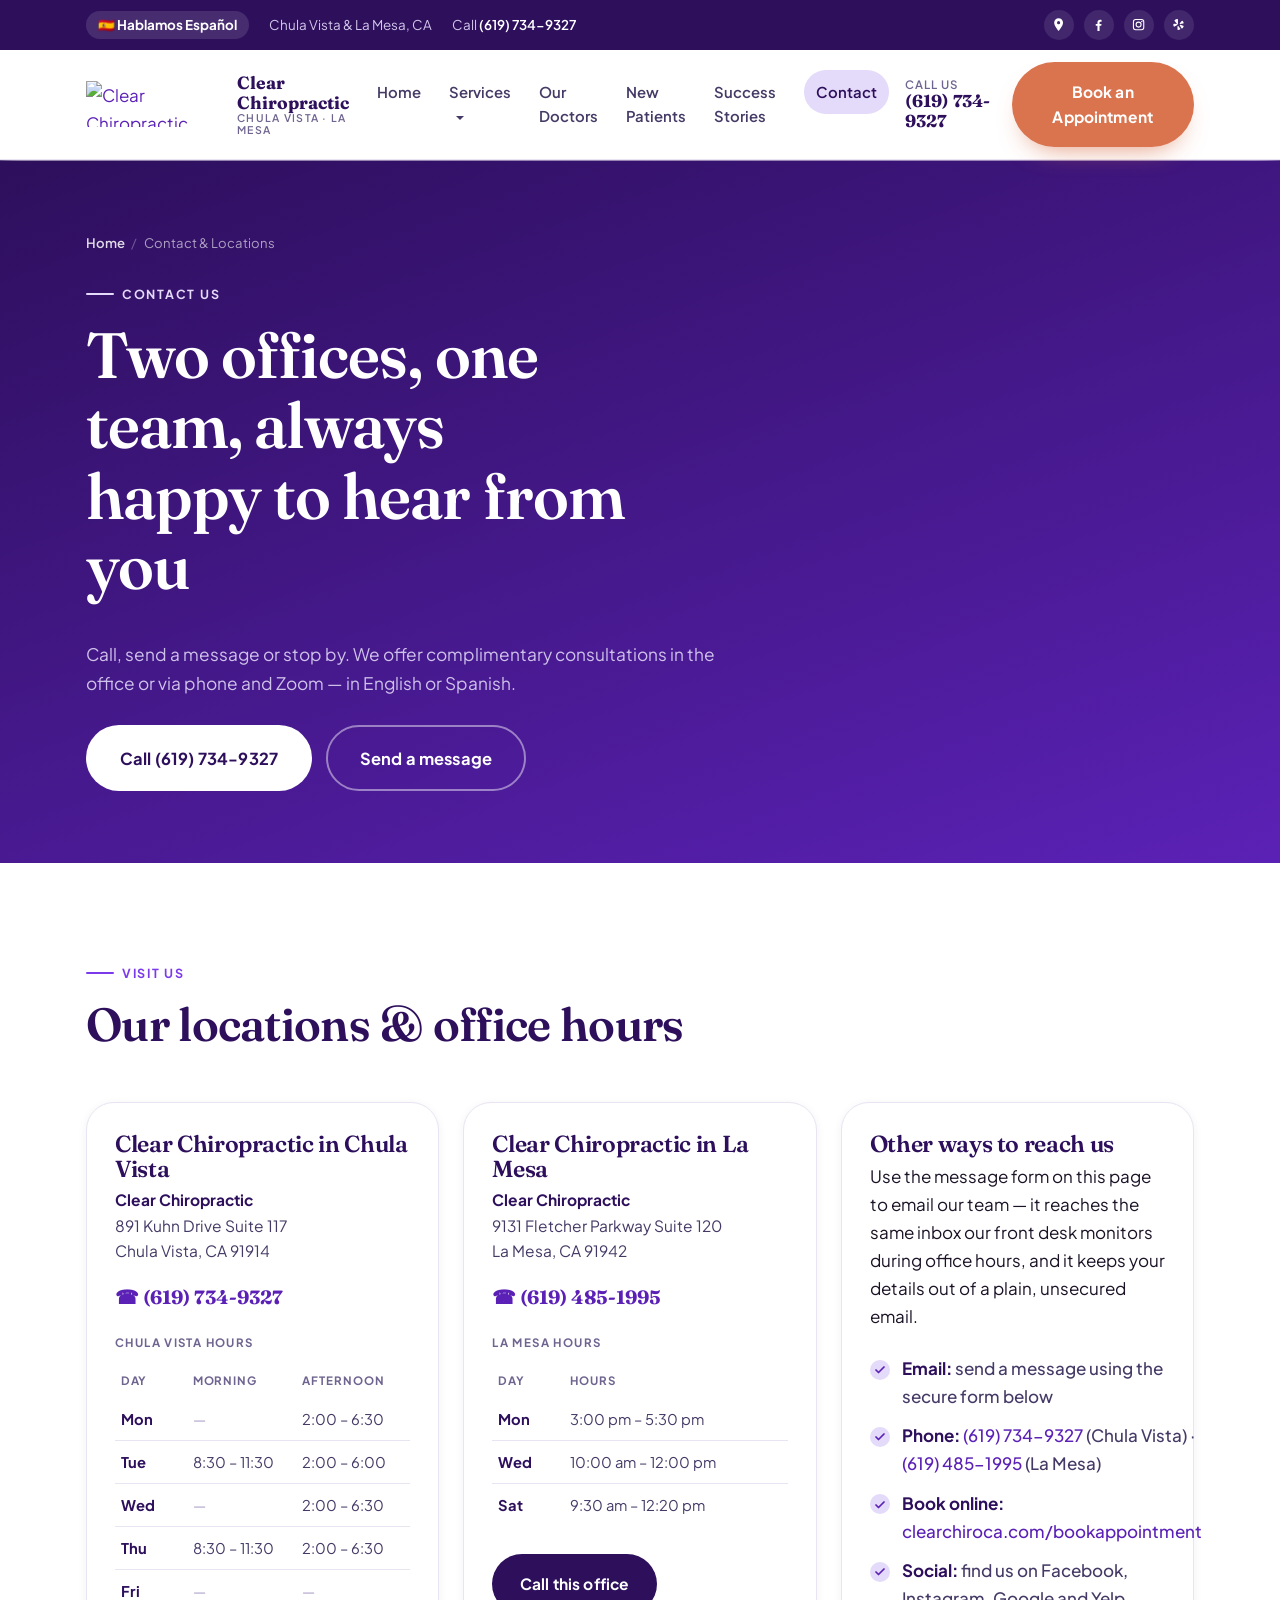
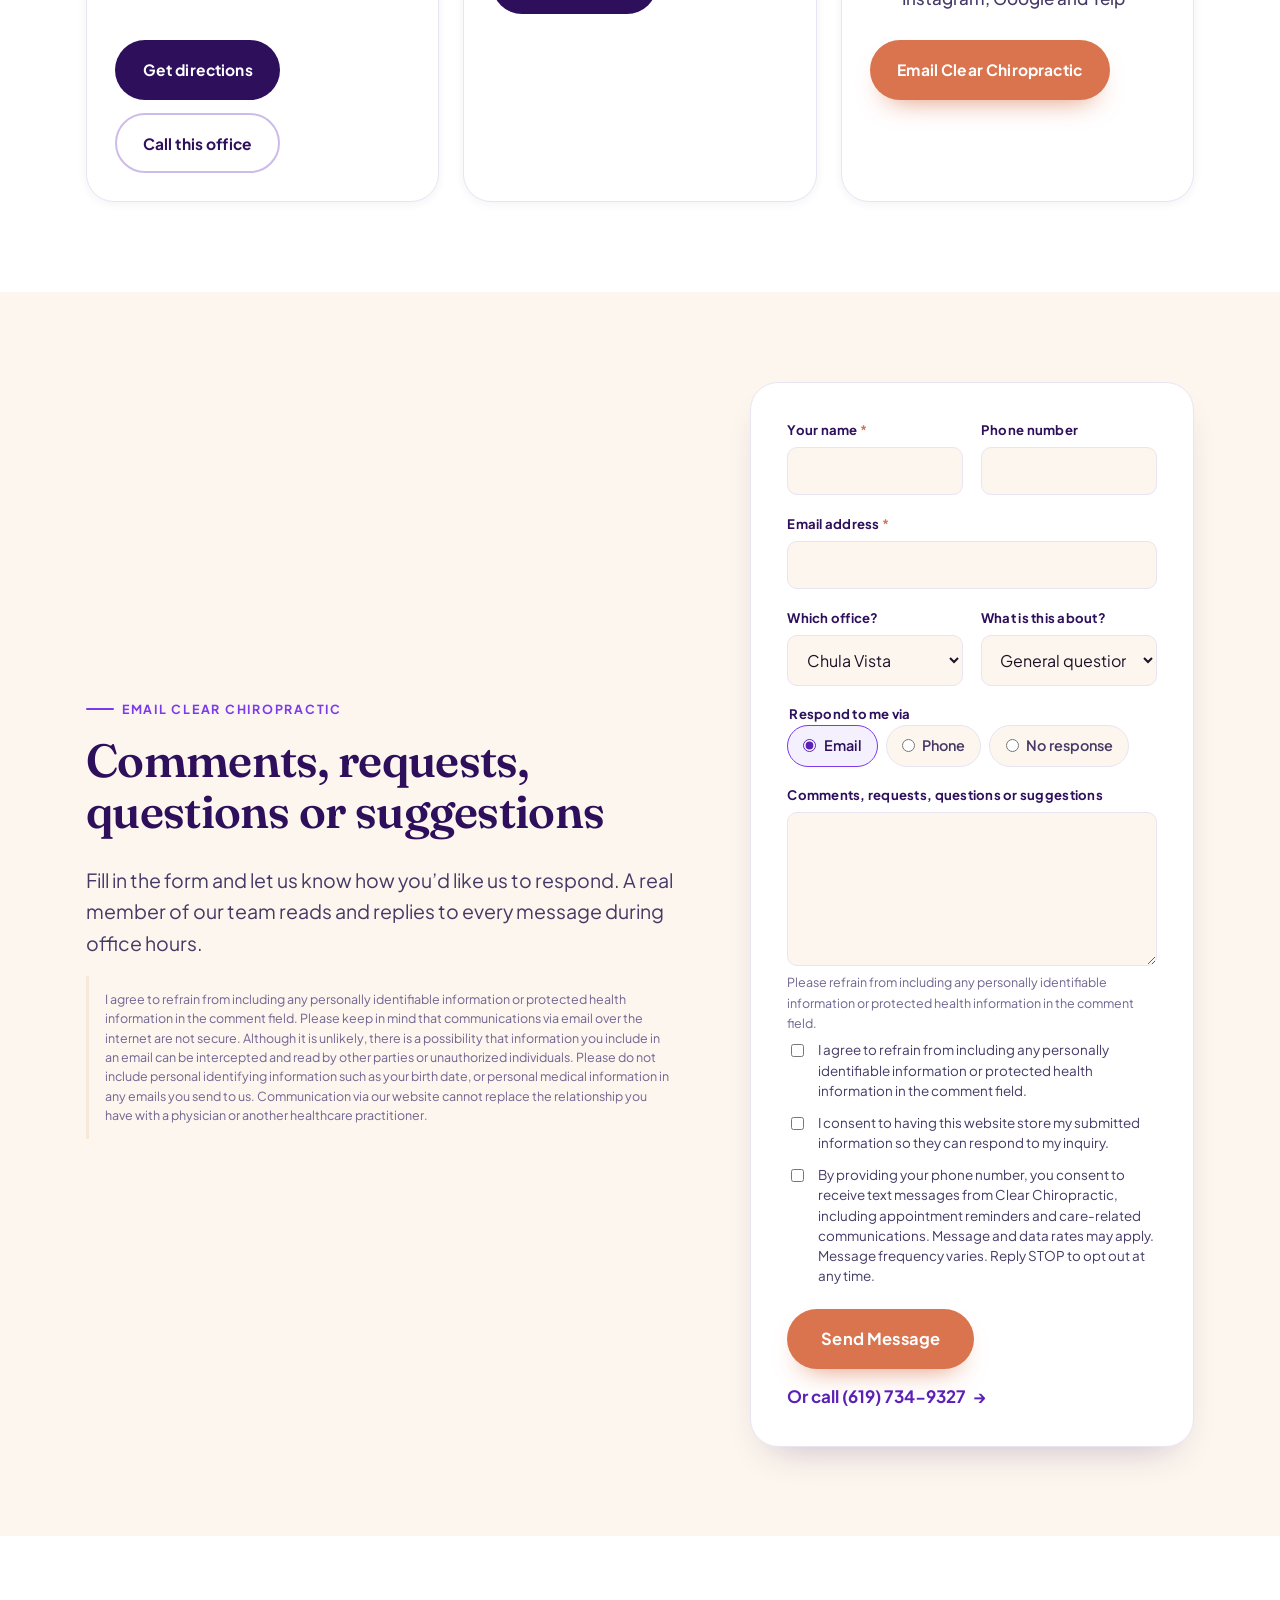
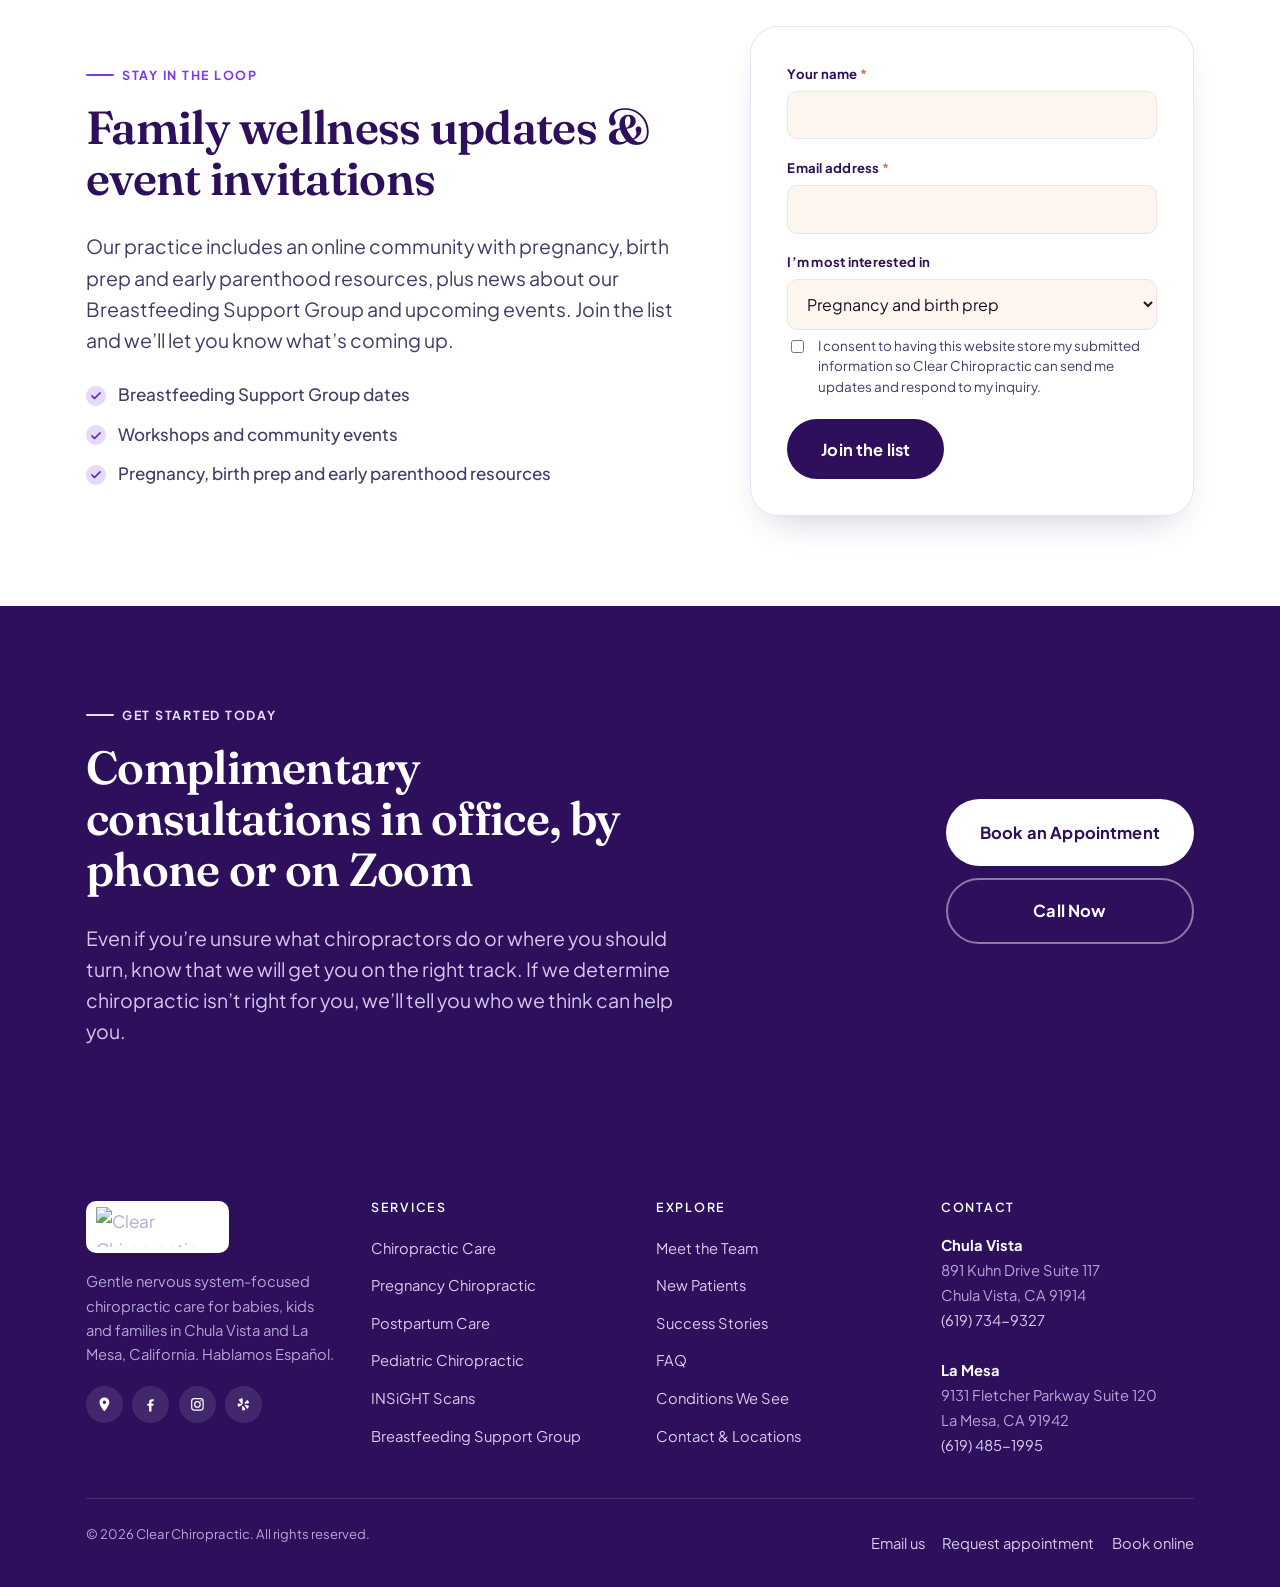
==== commit fd001bc7: "edit: make the main color purple Swap the teal brand palette for purple across the design tokens (--" ====
--- a/contact.html
+++ b/contact.html
@@ -5,7 +5,7 @@
 <meta name="viewport" content="width=device-width, initial-scale=1">
 <title>Contact &amp; Locations | Clear Chiropractic Chula Vista &amp; La Mesa</title>
 <meta name="description" content="Contact Clear Chiropractic: 891 Kuhn Drive Suite 117, Chula Vista, CA 91914, (619) 734-9327 and 9131 Fletcher Parkway Suite 120, La Mesa, CA 91942, (619) 485-1995. Office hours and message form.">
-<meta name="theme-color" content="#073b33">
+<meta name="theme-color" content="#2d0f5c">
 <link rel="canonical" href="https://www.getclearchiropractic.com/contact/">
 <meta property="og:type" content="website">
 <meta property="og:site_name" content="Clear Chiropractic">
@@ -460,5 +460,8 @@
 </div>
 
 <script src="assets/js/main.js" defer></script>
+<script src="https://vision.leadrai.com/widget/loader.js" data-lv-widget data-kind="chatbot" data-widget="a58e785d-8b7c-490d-a483-8aa0504ef5c2" async></script>
+<script defer src="https://static.cloudflareinsights.com/beacon.min.js" data-cf-beacon='{"token": "0a932598fc5b4cc9baf156d875620bd1"}'></script>
+<script defer data-lv-track src="https://vision.leadrai.com/api/forms/229c0adfd37c1e856d082f9cf10f9771/t.js"></script>
 </body>
 </html>
--- a/assets/css/styles.css
+++ b/assets/css/styles.css
@@ -6,20 +6,20 @@
 /* ---------- Design tokens ---------- */
 :root {
   /* Palette */
-  --ink: #10211f;
-  --ink-soft: #35504b;
-  --ink-mute: #607a74;
-  --teal-900: #073b33;
-  --teal-700: #0d6152;
-  --teal-600: #11806c;
-  --teal-100: #d6ece5;
-  --teal-050: #eef7f3;
+  --ink: #1b1226;
+  --ink-soft: #453a66;
+  --ink-mute: #6f6490;
+  --purple-900: #2d0f5c;
+  --purple-700: #5b21b6;
+  --purple-600: #7c3aed;
+  --purple-100: #e4daf9;
+  --purple-050: #f4f0fe;
   --sand-100: #fdf6ee;
   --sand-200: #f6e9d9;
   --clay: #d9744f;
   --clay-dark: #bb5a38;
   --white: #ffffff;
-  --line: #e4ece9;
+  --line: #e9e4f2;
 
   /* Type */
   --font-display: "Fraunces", "Iowan Old Style", Georgia, "Times New Roman", serif;
@@ -32,9 +32,9 @@
   --radius: 18px;
   --radius-lg: 28px;
   --radius-xl: 40px;
-  --shadow-sm: 0 2px 10px rgba(7, 59, 51, 0.06);
-  --shadow: 0 18px 40px -22px rgba(7, 59, 51, 0.32);
-  --shadow-lg: 0 40px 80px -42px rgba(7, 59, 51, 0.45);
+  --shadow-sm: 0 2px 10px rgba(45, 15, 92, 0.06);
+  --shadow: 0 18px 40px -22px rgba(45, 15, 92, 0.32);
+  --shadow-lg: 0 40px 80px -42px rgba(45, 15, 92, 0.45);
   --section-y: clamp(3.5rem, 7vw, 7rem);
   --ease: cubic-bezier(0.22, 0.65, 0.3, 1);
 }
@@ -70,7 +70,7 @@
   line-height: 1.1;
   letter-spacing: -0.015em;
   margin: 0 0 0.6em;
-  color: var(--teal-900);
+  color: var(--purple-900);
 }
 
 h1 { font-size: clamp(2.3rem, 6vw, 4rem); }
@@ -81,13 +81,13 @@
 p { margin: 0 0 1.1rem; }
 p:last-child { margin-bottom: 0; }
 
-a { color: var(--teal-700); text-decoration: none; }
-a:hover { color: var(--teal-600); }
+a { color: var(--purple-700); text-decoration: none; }
+a:hover { color: var(--purple-600); }
 
 ul, ol { margin: 0 0 1.1rem; padding-left: 1.2rem; }
 li { margin-bottom: 0.4rem; }
 
-strong { font-weight: 700; color: var(--teal-900); }
+strong { font-weight: 700; color: var(--purple-900); }
 
 :focus-visible {
   outline: 3px solid var(--clay);
@@ -113,8 +113,8 @@
 
 .section { padding-block: var(--section-y); }
 .section--tint { background: var(--sand-100); }
-.section--mint { background: var(--teal-050); }
-.section--ink { background: var(--teal-900); color: #dbe9e5; }
+.section--mint { background: var(--purple-050); }
+.section--ink { background: var(--purple-900); color: #ded5f0; }
 .section--ink h2,
 .section--ink h3 { color: var(--white); }
 
@@ -123,7 +123,7 @@
   left: 1rem;
   top: -4rem;
   z-index: 200;
-  background: var(--teal-900);
+  background: var(--purple-900);
   color: var(--white);
   padding: 0.75rem 1.25rem;
   border-radius: 0 0 var(--radius-sm) var(--radius-sm);
@@ -140,7 +140,7 @@
   font-weight: 700;
   letter-spacing: 0.14em;
   text-transform: uppercase;
-  color: var(--teal-600);
+  color: var(--purple-600);
   margin-bottom: 1rem;
 }
 .eyebrow::before {
@@ -150,7 +150,7 @@
   background: currentColor;
   border-radius: 2px;
 }
-.section--ink .eyebrow { color: var(--teal-100); }
+.section--ink .eyebrow { color: var(--purple-100); }
 
 .section-head { max-width: 46rem; margin-bottom: clamp(2rem, 4vw, 3.25rem); }
 .section-head--center { margin-inline: auto; text-align: center; }
@@ -160,7 +160,7 @@
   color: var(--ink-soft);
   line-height: 1.6;
 }
-.section--ink .lead { color: #cadcd7; }
+.section--ink .lead { color: #d3c7ec; }
 
 /* ---------- Buttons ---------- */
 .btn {
@@ -190,18 +190,18 @@
 }
 .btn--primary:hover { background: var(--clay-dark); color: var(--white); }
 
-.btn--dark { background: var(--teal-900); color: var(--white); }
-.btn--dark:hover { background: var(--teal-700); color: var(--white); }
+.btn--dark { background: var(--purple-900); color: var(--white); }
+.btn--dark:hover { background: var(--purple-700); color: var(--white); }
 
 .btn--ghost {
   background: transparent;
-  color: var(--teal-900);
-  border-color: rgba(13, 97, 82, 0.3);
-}
-.btn--ghost:hover { border-color: var(--teal-700); background: var(--teal-050); color: var(--teal-900); }
-
-.btn--light { background: var(--white); color: var(--teal-900); }
-.btn--light:hover { background: var(--sand-200); color: var(--teal-900); }
+  color: var(--purple-900);
+  border-color: rgba(91, 33, 182, 0.3);
+}
+.btn--ghost:hover { border-color: var(--purple-700); background: var(--purple-050); color: var(--purple-900); }
+
+.btn--light { background: var(--white); color: var(--purple-900); }
+.btn--light:hover { background: var(--sand-200); color: var(--purple-900); }
 
 .btn--outline-light {
   background: transparent;
@@ -225,15 +225,15 @@
   align-items: center;
   gap: 0.4rem;
   font-weight: 700;
-  color: var(--teal-700);
+  color: var(--purple-700);
 }
 .textlink span[aria-hidden] { transition: transform 0.2s var(--ease); }
 .textlink:hover span[aria-hidden] { transform: translateX(4px); }
 
 /* ---------- Top utility bar ---------- */
 .topbar {
-  background: var(--teal-900);
-  color: #c9ded8;
+  background: var(--purple-900);
+  color: #d3c7ec;
   font-size: 0.84rem;
 }
 .topbar__inner {
@@ -255,7 +255,7 @@
 }
 .topbar__list li { margin: 0; }
 .topbar a { color: var(--white); font-weight: 600; }
-.topbar a:hover { color: var(--teal-100); }
+.topbar a:hover { color: var(--purple-100); }
 .topbar__flag {
   display: inline-flex;
   align-items: center;
@@ -276,7 +276,7 @@
   background: rgba(255, 255, 255, 0.1);
   transition: background-color 0.2s var(--ease);
 }
-.topbar__socials a:hover { background: var(--teal-600); }
+.topbar__socials a:hover { background: var(--purple-600); }
 .topbar__socials svg { width: 0.95rem; height: 0.95rem; fill: currentColor; color: var(--white); }
 
 /* ---------- Header / nav ---------- */
@@ -305,7 +305,7 @@
   font-family: var(--font-display);
   font-size: 1.1rem;
   font-weight: 700;
-  color: var(--teal-900);
+  color: var(--purple-900);
 }
 .brand__tag {
   font-size: 0.66rem;
@@ -331,8 +331,8 @@
   font-weight: 600;
   color: var(--ink-soft);
 }
-.nav__menu > li > a:hover { background: var(--teal-050); color: var(--teal-900); }
-.nav__menu > li > a[aria-current="page"] { color: var(--teal-900); background: var(--teal-100); }
+.nav__menu > li > a:hover { background: var(--purple-050); color: var(--purple-900); }
+.nav__menu > li > a[aria-current="page"] { color: var(--purple-900); background: var(--purple-100); }
 
 .nav__actions { display: flex; align-items: center; gap: 0.6rem; }
 .nav__phone {
@@ -357,7 +357,7 @@
   display: inline-flex;
   align-items: center;
   gap: 0.5rem;
-  background: var(--teal-900);
+  background: var(--purple-900);
   color: var(--white);
   border: 0;
   border-radius: 999px;
@@ -382,7 +382,7 @@
   inset: 0;
   z-index: 150;
   display: none;
-  background: rgba(7, 59, 51, 0.55);
+  background: rgba(45, 15, 92, 0.55);
 }
 .mobile-nav.is-open { display: block; }
 .mobile-nav__panel {
@@ -406,14 +406,14 @@
   margin-bottom: 1rem;
 }
 .mobile-nav__close {
-  background: var(--teal-050);
+  background: var(--purple-050);
   border: 0;
   border-radius: 999px;
   width: 2.5rem;
   height: 2.5rem;
   font-size: 1.3rem;
   line-height: 1;
-  color: var(--teal-900);
+  color: var(--purple-900);
   cursor: pointer;
 }
 .mobile-nav__list { list-style: none; margin: 0 0 1.5rem; padding: 0; }
@@ -422,7 +422,7 @@
   display: block;
   padding: 0.95rem 0.25rem;
   font-weight: 600;
-  color: var(--teal-900);
+  color: var(--purple-900);
   font-size: 1.02rem;
 }
 .mobile-nav__list .is-sub a {
@@ -489,14 +489,14 @@
     font-weight: 600;
     color: var(--ink-soft);
   }
-  .nav__sub a:hover { background: var(--teal-050); color: var(--teal-900); }
+  .nav__sub a:hover { background: var(--purple-050); color: var(--purple-900); }
 }
 
 /* ---------- Hero ---------- */
 .hero {
   position: relative;
   background:
-    radial-gradient(120% 90% at 12% 0%, var(--teal-050) 0%, rgba(238, 247, 243, 0) 60%),
+    radial-gradient(120% 90% at 12% 0%, var(--purple-050) 0%, rgba(244, 240, 254, 0) 60%),
     linear-gradient(180deg, var(--sand-100) 0%, var(--white) 100%);
   padding-block: clamp(2.75rem, 6vw, 5.25rem) clamp(3rem, 6vw, 5rem);
   overflow: hidden;
@@ -511,17 +511,17 @@
   align-items: center;
   gap: 0.55rem;
   background: var(--white);
-  border: 1px solid var(--teal-100);
+  border: 1px solid var(--purple-100);
   border-radius: 999px;
   padding: 0.45rem 1rem 0.45rem 0.6rem;
   font-size: 0.8rem;
   font-weight: 700;
-  color: var(--teal-700);
+  color: var(--purple-700);
   box-shadow: var(--shadow-sm);
   margin-bottom: 1.4rem;
 }
 .hero__badge b {
-  background: var(--teal-700);
+  background: var(--purple-700);
   color: var(--white);
   border-radius: 999px;
   padding: 0.15rem 0.6rem;
@@ -531,7 +531,7 @@
 .hero h1 { margin-bottom: 1rem; }
 .hero h1 em {
   font-style: normal;
-  color: var(--teal-600);
+  color: var(--purple-600);
   position: relative;
   white-space: nowrap;
 }
@@ -574,8 +574,8 @@
   height: 2.5rem;
   flex: none;
   border-radius: 50%;
-  background: var(--teal-050);
-  color: var(--teal-700);
+  background: var(--purple-050);
+  color: var(--purple-700);
   display: grid;
   place-items: center;
   font-family: var(--font-display);
@@ -596,7 +596,7 @@
   display: block;
   font-family: var(--font-display);
   font-size: 1.5rem;
-  color: var(--teal-700);
+  color: var(--purple-700);
   line-height: 1.1;
 }
 .hero__stat span { font-size: 0.85rem; color: var(--ink-mute); font-weight: 600; }
@@ -607,13 +607,13 @@
 
 /* ---------- Page hero (sub pages) ---------- */
 .page-hero {
-  background: linear-gradient(160deg, var(--teal-900) 0%, var(--teal-700) 100%);
-  color: #d7e8e3;
+  background: linear-gradient(160deg, var(--purple-900) 0%, var(--purple-700) 100%);
+  color: #ded5f0;
   padding-block: clamp(2.75rem, 6vw, 4.5rem);
 }
 .page-hero h1 { color: var(--white); max-width: 34rem; }
-.page-hero p { color: #c6dbd5; max-width: 42rem; font-size: 1.08rem; }
-.page-hero .eyebrow { color: var(--teal-100); }
+.page-hero p { color: #cfc2ea; max-width: 42rem; font-size: 1.08rem; }
+.page-hero .eyebrow { color: var(--purple-100); }
 .breadcrumb {
   display: flex;
   flex-wrap: wrap;
@@ -649,13 +649,13 @@
 .quicklink:hover {
   transform: translateY(-5px);
   box-shadow: var(--shadow);
-  border-color: var(--teal-100);
+  border-color: var(--purple-100);
 }
 .quicklink__num {
   font-family: var(--font-display);
   font-size: 0.85rem;
   font-weight: 700;
-  color: var(--teal-600);
+  color: var(--purple-600);
   letter-spacing: 0.1em;
 }
 .quicklink h3 { margin: 0; font-size: 1.22rem; }
@@ -664,7 +664,7 @@
   margin-top: 0.5rem;
   font-weight: 700;
   font-size: 0.88rem;
-  color: var(--teal-700);
+  color: var(--purple-700);
 }
 
 /* ---------- Split content ---------- */
@@ -703,9 +703,9 @@
   width: 1.25rem;
   height: 1.25rem;
   border-radius: 50%;
-  background: var(--teal-100) url("data:image/svg+xml,%3Csvg xmlns='http://www.w3.org/2000/svg' viewBox='0 0 24 24' fill='none' stroke='%230d6152' stroke-width='3.5' stroke-linecap='round' stroke-linejoin='round'%3E%3Cpolyline points='20 6 9 17 4 12'/%3E%3C/svg%3E") center / 0.72rem no-repeat;
-}
-.section--ink .checklist li { color: #cadcd7; }
+  background: var(--purple-100) url("data:image/svg+xml,%3Csvg xmlns='http://www.w3.org/2000/svg' viewBox='0 0 24 24' fill='none' stroke='%235b21b6' stroke-width='3.5' stroke-linecap='round' stroke-linejoin='round'%3E%3Cpolyline points='20 6 9 17 4 12'/%3E%3C/svg%3E") center / 0.72rem no-repeat;
+}
+.section--ink .checklist li { color: #d3c7ec; }
 
 /* ---------- Service cards ---------- */
 .cards {
@@ -724,7 +724,7 @@
   transition: transform 0.22s var(--ease), box-shadow 0.22s var(--ease);
 }
 .card:hover { transform: translateY(-5px); box-shadow: var(--shadow); }
-.card__media { background: var(--teal-050); }
+.card__media { background: var(--purple-050); }
 .card__media img { width: 100%; aspect-ratio: 16 / 11; object-fit: cover; }
 .card__body { padding: 1.5rem 1.5rem 1.65rem; display: flex; flex-direction: column; flex: 1; }
 .card__tag {
@@ -732,7 +732,7 @@
   letter-spacing: 0.12em;
   text-transform: uppercase;
   font-weight: 700;
-  color: var(--teal-600);
+  color: var(--purple-600);
   margin-bottom: 0.6rem;
 }
 .card h3 { margin-bottom: 0.55rem; }
@@ -743,8 +743,8 @@
   width: 3rem;
   height: 3rem;
   border-radius: 14px;
-  background: var(--teal-050);
-  color: var(--teal-700);
+  background: var(--purple-050);
+  color: var(--purple-700);
   display: grid;
   place-items: center;
   margin-bottom: 1.1rem;
@@ -758,14 +758,14 @@
 .pills a {
   display: inline-block;
   background: var(--white);
-  border: 1px solid var(--teal-100);
+  border: 1px solid var(--purple-100);
   border-radius: 999px;
   padding: 0.6rem 1.15rem;
   font-size: 0.92rem;
   font-weight: 600;
-  color: var(--teal-900);
-}
-.pills a:hover { background: var(--teal-700); color: var(--white); border-color: var(--teal-700); }
+  color: var(--purple-900);
+}
+.pills a:hover { background: var(--purple-700); color: var(--white); border-color: var(--purple-700); }
 
 /* ---------- Team ---------- */
 .team-grid {
@@ -791,7 +791,7 @@
   font-weight: 700;
   letter-spacing: 0.08em;
   text-transform: uppercase;
-  color: var(--teal-600);
+  color: var(--purple-600);
   margin-bottom: 0.9rem;
 }
 .doctor p { font-size: 0.94rem; color: var(--ink-soft); }
@@ -800,8 +800,8 @@
   margin: 0;
   font-size: 0.74rem;
   font-weight: 700;
-  background: var(--teal-050);
-  color: var(--teal-700);
+  background: var(--purple-050);
+  color: var(--purple-700);
   border-radius: 999px;
   padding: 0.3rem 0.7rem;
 }
@@ -849,7 +849,7 @@
 .quote figcaption {
   margin-top: auto;
   font-weight: 700;
-  color: var(--teal-900);
+  color: var(--purple-900);
   font-size: 0.92rem;
   display: flex;
   align-items: center;
@@ -859,8 +859,8 @@
   width: 2.3rem;
   height: 2.3rem;
   border-radius: 50%;
-  background: var(--teal-100);
-  color: var(--teal-700);
+  background: var(--purple-100);
+  color: var(--purple-700);
   display: grid;
   place-items: center;
   font-family: var(--font-display);
@@ -872,16 +872,16 @@
   width: 3rem;
   height: 3rem;
   border-radius: 50%;
-  border: 1px solid var(--teal-100);
-  background: var(--white);
-  color: var(--teal-900);
+  border: 1px solid var(--purple-100);
+  background: var(--white);
+  color: var(--purple-900);
   font-size: 1.1rem;
   cursor: pointer;
   display: grid;
   place-items: center;
   transition: background-color 0.2s var(--ease), color 0.2s var(--ease);
 }
-.tcarousel__btn:hover { background: var(--teal-900); color: var(--white); border-color: var(--teal-900); }
+.tcarousel__btn:hover { background: var(--purple-900); color: var(--white); border-color: var(--purple-900); }
 
 /* ---------- FAQ ---------- */
 .faq { display: grid; gap: 0.9rem; max-width: 52rem; margin-inline: auto; }
@@ -892,7 +892,7 @@
   padding: 0 1.4rem;
   box-shadow: var(--shadow-sm);
 }
-.faq__item[open] { border-color: var(--teal-100); background: var(--white); }
+.faq__item[open] { border-color: var(--purple-100); background: var(--white); }
 .faq__item summary {
   cursor: pointer;
   list-style: none;
@@ -901,7 +901,7 @@
   font-family: var(--font-display);
   font-size: 1.08rem;
   font-weight: 600;
-  color: var(--teal-900);
+  color: var(--purple-900);
 }
 .faq__item summary::-webkit-details-marker { display: none; }
 .faq__item summary::after {
@@ -911,12 +911,12 @@
   top: 1.45rem;
   width: 1.2rem;
   height: 1.2rem;
-  background: var(--teal-050) url("data:image/svg+xml,%3Csvg xmlns='http://www.w3.org/2000/svg' viewBox='0 0 24 24' fill='none' stroke='%230d6152' stroke-width='3' stroke-linecap='round'%3E%3Cpath d='M12 5v14M5 12h14'/%3E%3C/svg%3E") center / 0.7rem no-repeat;
+  background: var(--purple-050) url("data:image/svg+xml,%3Csvg xmlns='http://www.w3.org/2000/svg' viewBox='0 0 24 24' fill='none' stroke='%235b21b6' stroke-width='3' stroke-linecap='round'%3E%3Cpath d='M12 5v14M5 12h14'/%3E%3C/svg%3E") center / 0.7rem no-repeat;
   border-radius: 50%;
   transition: transform 0.2s var(--ease);
 }
 .faq__item[open] summary::after {
-  background-image: url("data:image/svg+xml,%3Csvg xmlns='http://www.w3.org/2000/svg' viewBox='0 0 24 24' fill='none' stroke='%230d6152' stroke-width='3' stroke-linecap='round'%3E%3Cpath d='M5 12h14'/%3E%3C/svg%3E");
+  background-image: url("data:image/svg+xml,%3Csvg xmlns='http://www.w3.org/2000/svg' viewBox='0 0 24 24' fill='none' stroke='%235b21b6' stroke-width='3' stroke-linecap='round'%3E%3Cpath d='M5 12h14'/%3E%3C/svg%3E");
 }
 .faq__answer { padding-bottom: 1.4rem; color: var(--ink-soft); font-size: 0.97rem; }
 .faq__answer p:first-child { margin-top: 0; }
@@ -939,7 +939,7 @@
   font-family: var(--font-display);
   font-size: 1.2rem;
   font-weight: 700;
-  color: var(--teal-700);
+  color: var(--purple-700);
   margin-bottom: 1.25rem;
 }
 .hours { width: 100%; border-collapse: collapse; font-size: 0.92rem; }
@@ -960,10 +960,10 @@
   color: var(--ink-mute);
   font-weight: 700;
 }
-.hours tbody th { font-weight: 700; color: var(--teal-900); width: 4.5rem; }
+.hours tbody th { font-weight: 700; color: var(--purple-900); width: 4.5rem; }
 .hours td { color: var(--ink-soft); }
 .hours tr:last-child th, .hours tr:last-child td { border-bottom: 0; }
-.hours .is-closed { color: #9fb3ae; }
+.hours .is-closed { color: #a79cc4; }
 
 /* ---------- Forms ---------- */
 .form-shell {
@@ -984,7 +984,7 @@
 .fieldset__legend {
   font-size: 0.82rem;
   font-weight: 700;
-  color: var(--teal-900);
+  color: var(--purple-900);
   letter-spacing: 0.02em;
 }
 .field .req { color: var(--clay); }
@@ -1011,8 +1011,8 @@
 .field textarea:focus {
   outline: none;
   background: var(--white);
-  border-color: var(--teal-600);
-  box-shadow: 0 0 0 4px rgba(17, 128, 108, 0.14);
+  border-color: var(--purple-600);
+  box-shadow: 0 0 0 4px rgba(124, 58, 237, 0.14);
 }
 .field__hint { font-size: 0.78rem; color: var(--ink-mute); }
 
@@ -1038,11 +1038,11 @@
   color: var(--ink-soft);
   cursor: pointer;
 }
-.radio-row input { accent-color: var(--teal-700); margin: 0; }
+.radio-row input { accent-color: var(--purple-700); margin: 0; }
 .radio-row label:has(input:checked) {
-  border-color: var(--teal-600);
-  background: var(--teal-050);
-  color: var(--teal-900);
+  border-color: var(--purple-600);
+  background: var(--purple-050);
+  color: var(--purple-900);
 }
 
 .consent { display: grid; gap: 0.75rem; margin-top: 0.4rem; }
@@ -1055,7 +1055,7 @@
   color: var(--ink-soft);
   line-height: 1.5;
 }
-.consent input { margin-top: 0.25rem; accent-color: var(--teal-700); }
+.consent input { margin-top: 0.25rem; accent-color: var(--purple-700); }
 
 .form-note {
   font-size: 0.78rem;
@@ -1080,7 +1080,7 @@
   margin-bottom: 1.25rem;
 }
 .form-status.is-visible { display: flex; }
-.form-status--ok { background: var(--teal-050); border: 1px solid var(--teal-100); color: var(--teal-900); }
+.form-status--ok { background: var(--purple-050); border: 1px solid var(--purple-100); color: var(--purple-900); }
 .form-status--error { background: #fdeee8; border: 1px solid #f6cdbd; color: #973a1c; }
 .form-status__icon { flex: none; font-size: 1.1rem; line-height: 1.4; }
 .form-status p { margin: 0; font-weight: 500; }
@@ -1091,7 +1091,7 @@
 /* Page-level submitted banner */
 .submitted-banner {
   display: none;
-  background: var(--teal-700);
+  background: var(--purple-700);
   color: var(--white);
 }
 .submitted-banner.is-visible { display: block; }
@@ -1118,8 +1118,8 @@
 
 /* ---------- CTA band ---------- */
 .cta-band {
-  background: linear-gradient(135deg, var(--teal-900) 0%, var(--teal-700) 60%, #10725f 100%);
-  color: #d7e8e3;
+  background: linear-gradient(135deg, var(--purple-900) 0%, var(--purple-700) 60%, #6b2fd0 100%);
+  color: #ded5f0;
   border-radius: var(--radius-xl);
   padding: clamp(2rem, 5vw, 3.5rem);
   display: grid;
@@ -1127,7 +1127,7 @@
   align-items: center;
 }
 .cta-band h2 { color: var(--white); margin-bottom: 0.75rem; }
-.cta-band p { color: #c6dbd5; }
+.cta-band p { color: #cfc2ea; }
 @media (min-width: 880px) {
   .cta-band { grid-template-columns: 1.4fr 0.6fr; }
   .cta-band__actions { justify-self: end; }
@@ -1135,7 +1135,7 @@
 .cta-band__actions { display: grid; gap: 0.75rem; }
 
 /* ---------- Footer ---------- */
-.site-footer { background: var(--teal-900); color: #a9c4bd; padding-block: clamp(2.75rem, 6vw, 4rem) 1.5rem; }
+.site-footer { background: var(--purple-900); color: #b4a6d6; padding-block: clamp(2.75rem, 6vw, 4rem) 1.5rem; }
 .site-footer h4 {
   color: var(--white);
   font-family: var(--font-body);
@@ -1156,7 +1156,7 @@
 .footer-brand p { font-size: 0.92rem; margin-top: 1rem; }
 .footer-list { list-style: none; margin: 0; padding: 0; }
 .footer-list li { margin-bottom: 0.6rem; }
-.footer-list a, .site-footer a { color: #cfe2dd; font-size: 0.92rem; }
+.footer-list a, .site-footer a { color: #d8cdef; font-size: 0.92rem; }
 .footer-list a:hover, .site-footer a:hover { color: var(--white); text-decoration: underline; }
 .footer-contact { font-style: normal; font-size: 0.92rem; line-height: 1.7; }
 .footer-contact strong { color: var(--white); }
@@ -1170,7 +1170,7 @@
   place-items: center;
   transition: background-color 0.2s var(--ease);
 }
-.footer-socials a:hover { background: var(--teal-600); }
+.footer-socials a:hover { background: var(--purple-600); }
 .footer-socials svg { width: 1.05rem; height: 1.05rem; fill: var(--white); }
 .footer-bottom {
   padding-top: 1.5rem;
@@ -1198,7 +1198,7 @@
   background: rgba(255, 255, 255, 0.96);
   backdrop-filter: blur(10px);
   border-top: 1px solid var(--line);
-  box-shadow: 0 -8px 24px -18px rgba(7, 59, 51, 0.6);
+  box-shadow: 0 -8px 24px -18px rgba(45, 15, 92, 0.6);
 }
 .callbar .btn { padding: 0.8rem 1rem; font-size: 0.9rem; }
 @media (min-width: 760px) { .callbar { display: none; } }
